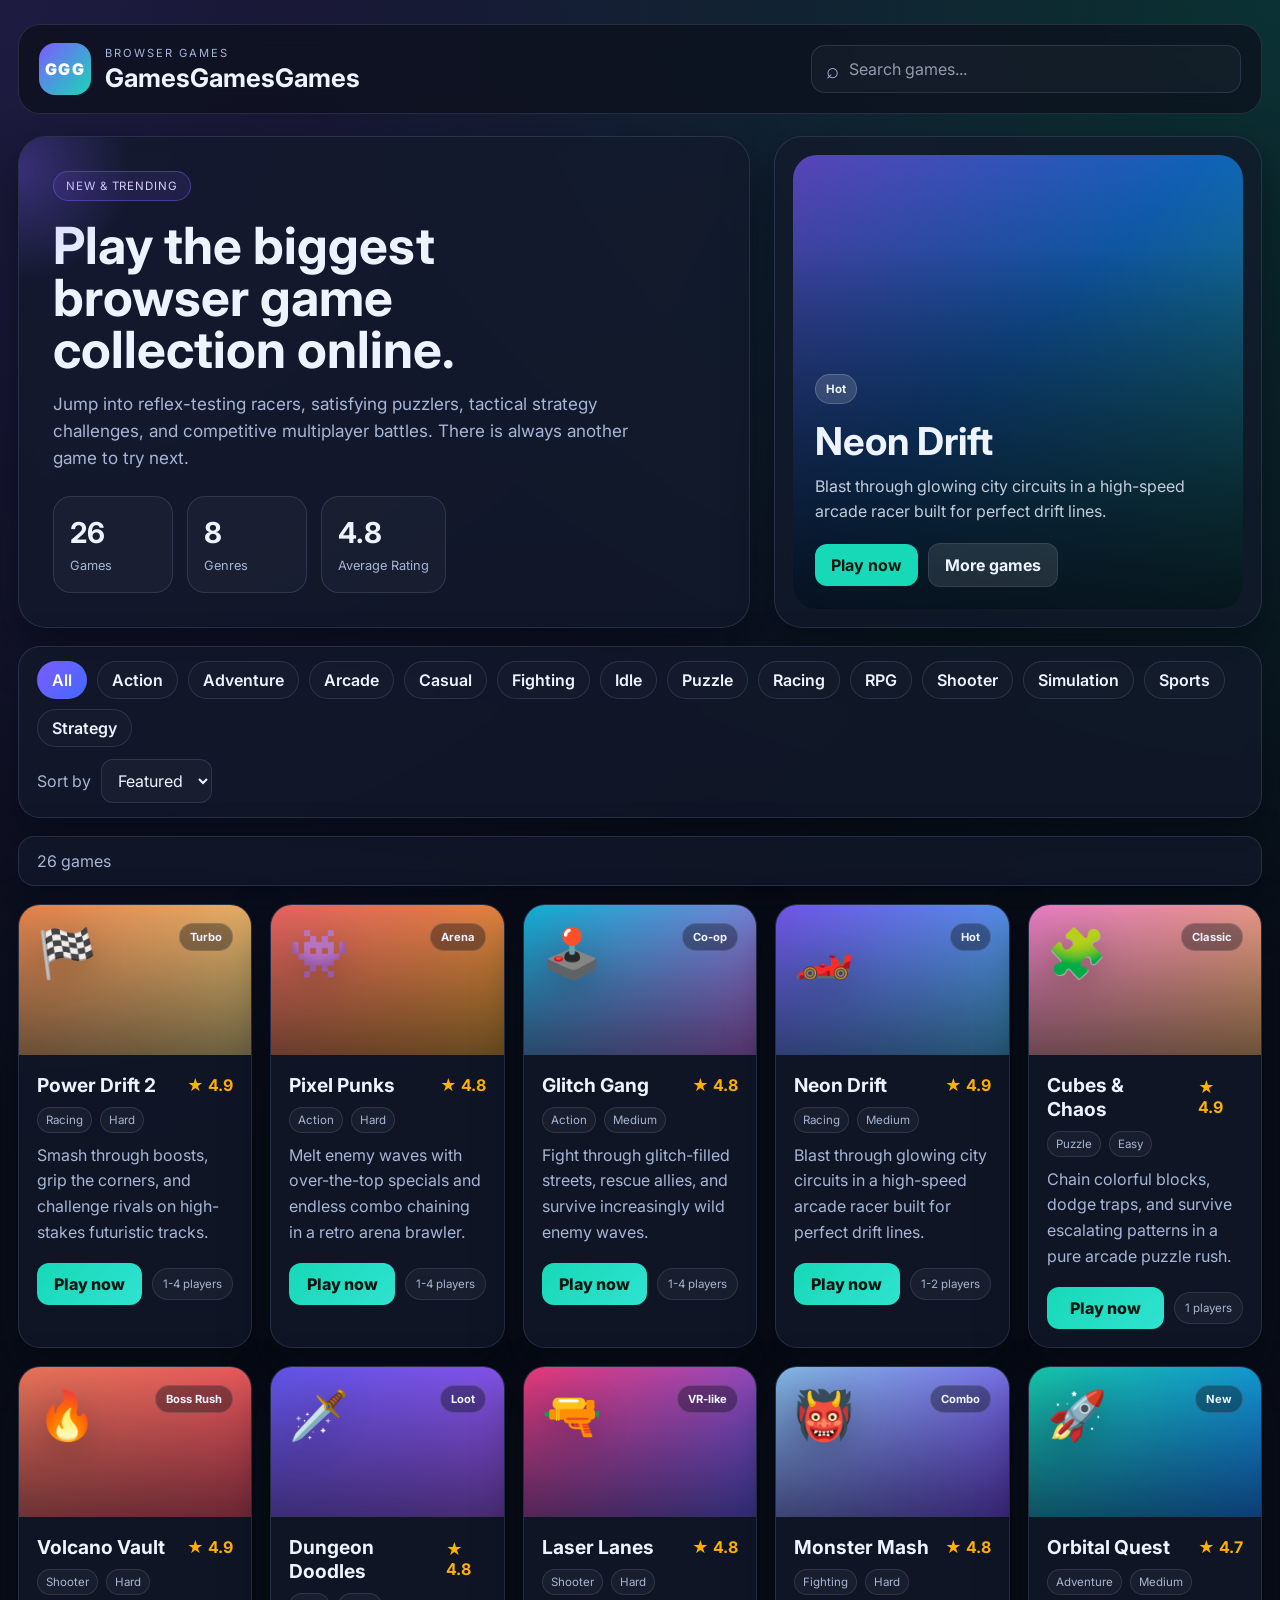
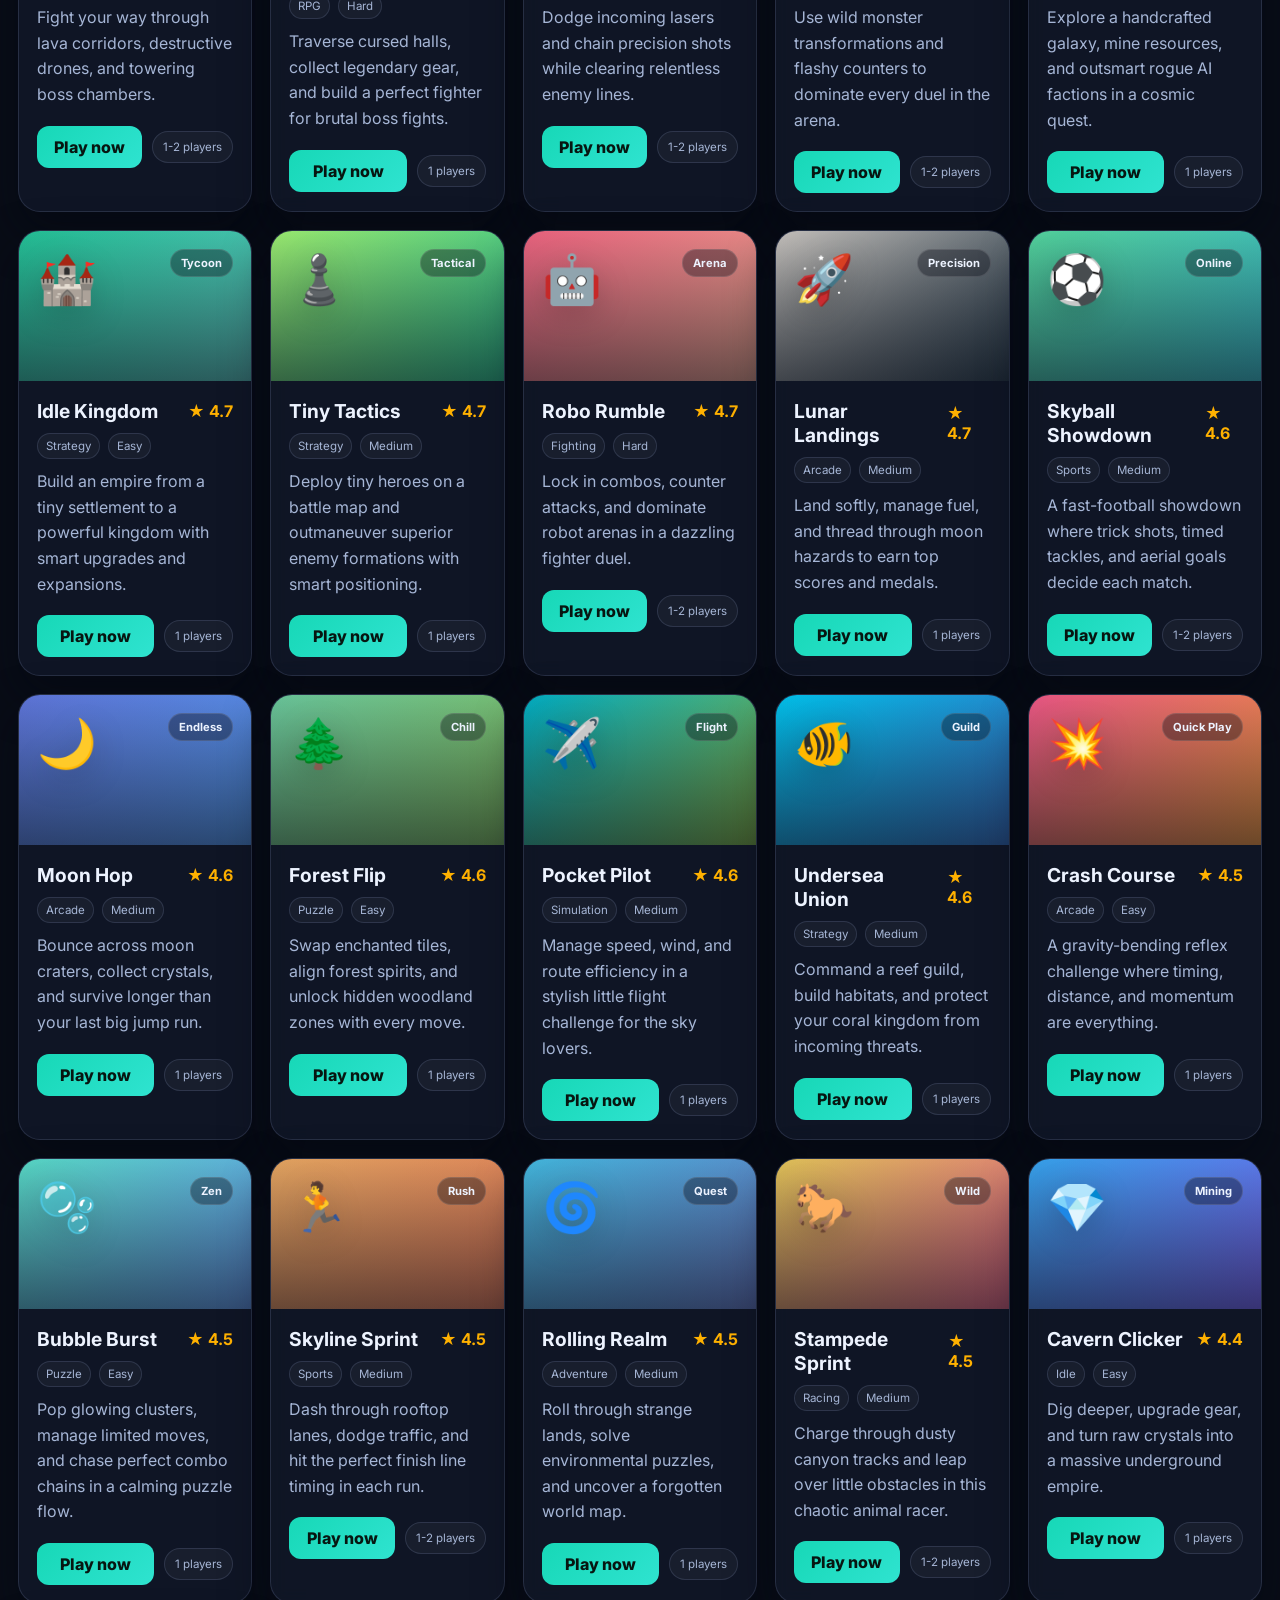
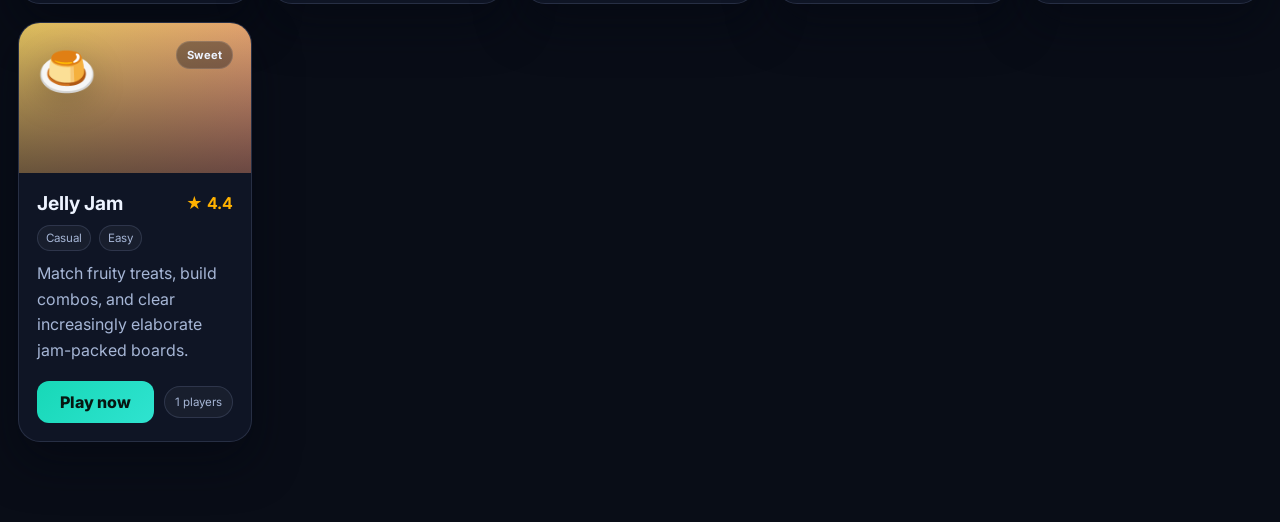
==== index.html @ 8c440cc4 "Build a complete browser game catalog site with lots of games and interactive filtering." ====
<!DOCTYPE html>
<html lang="en">
  <head>
    <meta charset="UTF-8" />
    <meta name="viewport" content="width=device-width, initial-scale=1.0" />
    <title>GamesGamesGames</title>
    <meta
      name="description"
      content="GamesGamesGames is a massive browser game catalog with fast-action, arcade, racing, sports, and strategy experiences."
    />
    <link rel="preconnect" href="https://fonts.googleapis.com" />
    <link rel="preconnect" href="https://fonts.gstatic.com" crossorigin />
    <link
      href="https://fonts.googleapis.com/css2?family=Inter:wght@400;500;600;700;800;900&display=swap"
      rel="stylesheet"
    />
    <link rel="stylesheet" href="styles.css" />
  </head>
  <body>
    <div class="page-shell">
      <header class="topbar">
        <div class="brand-wrap">
          <div class="brand-mark">GGG</div>
          <div>
            <p class="brand-kicker">BROWSER GAMES</p>
            <h1>GamesGamesGames</h1>
          </div>
        </div>

        <div class="search-wrap">
          <span class="search-icon">⌕</span>
          <input id="searchInput" type="search" placeholder="Search games..." aria-label="Search games" />
        </div>
      </header>

      <main>
        <section class="hero">
          <div class="hero-copy">
            <span class="badge">New & Trending</span>
            <h2>Play the biggest browser game collection online.</h2>
            <p>
              Jump into reflex-testing racers, satisfying puzzlers, tactical strategy challenges,
              and competitive multiplayer battles. There is always another game to try next.
            </p>

            <div class="stats-row">
              <div class="stat-card">
                <strong id="gameTotal">0</strong>
                <span>Games</span>
              </div>
              <div class="stat-card">
                <strong>8</strong>
                <span>Genres</span>
              </div>
              <div class="stat-card">
                <strong>4.8</strong>
                <span>Average Rating</span>
              </div>
            </div>
          </div>

          <div class="hero-showcase">
            <div class="featured-card" id="featuredCard"></div>
          </div>
        </section>

        <section class="controls">
          <div class="genre-filter" id="genreFilter" aria-label="Game genres"></div>

          <div class="sort-box">
            <label for="sortSelect">Sort by</label>
            <select id="sortSelect">
              <option value="featured">Featured</option>
              <option value="rating">Rating</option>
              <option value="popular">Popular</option>
              <option value="title">Title</option>
            </select>
          </div>
        </section>

        <section class="results-bar">
          <p id="resultCount">0 games</p>
        </section>

        <section class="game-grid" id="gameGrid" aria-live="polite"></section>
      </main>
    </div>

    <script src="script.js"></script>
  </body>
</html>
---- styles.css ----
:root {
  --bg: #090d17;
  --bg-soft: #121a2b;
  --panel: rgba(18, 26, 43, 0.82);
  --panel-strong: rgba(21, 31, 49, 0.96);
  --card: #162033;
  --card-alt: #1c2941;
  --text: #edf3ff;
  --muted: #a6b6d6;
  --border: rgba(160, 182, 226, 0.16);
  --primary: #7c5cff;
  --secondary: #17d8b7;
  --warning: #ffb100;
  --danger: #ff5d8f;
  --shadow: 0 20px 45px rgba(4, 7, 18, 0.52);
}

* {
  box-sizing: border-box;
}

html {
  scroll-behavior: smooth;
}

body {
  margin: 0;
  min-height: 100vh;
  font-family: "Inter", sans-serif;
  background:
    radial-gradient(circle at top left, rgba(124, 92, 255, 0.18), transparent 30%),
    radial-gradient(circle at top right, rgba(23, 216, 183, 0.18), transparent 25%),
    var(--bg);
  color: var(--text);
}

button,
input,
select {
  font: inherit;
}

.page-shell {
  max-width: 1280px;
  margin: 0 auto;
  padding: 24px 18px 80px;
}

.topbar {
  display: flex;
  align-items: center;
  justify-content: space-between;
  gap: 18px;
  padding: 18px 20px;
  border: 1px solid var(--border);
  border-radius: 22px;
  background: rgba(12, 17, 29, 0.75);
  backdrop-filter: blur(12px);
  position: sticky;
  top: 12px;
  z-index: 40;
}

.brand-wrap {
  display: flex;
  align-items: center;
  gap: 14px;
}

.brand-mark {
  width: 52px;
  height: 52px;
  border-radius: 16px;
  display: grid;
  place-items: center;
  background: linear-gradient(135deg, var(--primary), var(--secondary));
  color: white;
  font-weight: 900;
  letter-spacing: 0.08em;
}

.brand-kicker {
  margin: 0 0 2px;
  color: var(--muted);
  font-size: 0.7rem;
  letter-spacing: 0.18em;
}

.brand-wrap h1 {
  margin: 0;
  font-size: clamp(1.2rem, 2vw, 2rem);
}

.search-wrap {
  flex: 1;
  max-width: 430px;
  display: flex;
  align-items: center;
  gap: 10px;
  border: 1px solid var(--border);
  border-radius: 14px;
  background: rgba(255, 255, 255, 0.03);
  padding: 0 14px;
}

.search-icon {
  color: var(--muted);
  font-size: 1.4rem;
}

.search-wrap input {
  width: 100%;
  background: transparent;
  border: 0;
  outline: none;
  color: var(--text);
  padding: 13px 0;
}

.search-wrap input::placeholder {
  color: rgba(214, 224, 246, 0.65);
}

.hero {
  margin-top: 22px;
  display: grid;
  grid-template-columns: 1.2fr 0.8fr;
  gap: 24px;
  align-items: stretch;
}

.hero-copy,
.hero-showcase,
.controls,
.results-bar,
.game-card {
  border: 1px solid var(--border);
  background: rgba(18, 26, 43, 0.72);
  backdrop-filter: blur(8px);
  box-shadow: var(--shadow);
}

.hero-copy {
  border-radius: 28px;
  padding: clamp(20px, 3vw, 34px);
  position: relative;
  overflow: hidden;
}

.hero-copy::before {
  content: "";
  position: absolute;
  inset: -20% auto auto -18%;
  width: 260px;
  height: 260px;
  background: radial-gradient(circle, rgba(124, 92, 255, 0.35), transparent 62%);
}

.badge {
  display: inline-flex;
  align-items: center;
  border: 1px solid rgba(124, 92, 255, 0.45);
  background: rgba(124, 92, 255, 0.12);
  color: #d8d0ff;
  border-radius: 999px;
  padding: 7px 12px;
  font-size: 0.72rem;
  letter-spacing: 0.08em;
  text-transform: uppercase;
}

.hero-copy h2 {
  margin: 18px 0 14px;
  font-size: clamp(2rem, 4vw, 4rem);
  line-height: 1.02;
  max-width: 500px;
}

.hero-copy p {
  margin: 0;
  max-width: 600px;
  color: var(--muted);
  font-size: 1.07rem;
  line-height: 1.6;
}

.stats-row {
  margin-top: 24px;
  display: flex;
  flex-wrap: wrap;
  gap: 14px;
}

.stat-card {
  min-width: 120px;
  padding: 18px 16px;
  border-radius: 18px;
  background: rgba(255, 255, 255, 0.03);
  border: 1px solid var(--border);
}

.stat-card strong {
  display: block;
  font-size: 1.8rem;
  margin-bottom: 4px;
}

.stat-card span {
  color: var(--muted);
  font-size: 0.8rem;
}

.hero-showcase {
  border-radius: 28px;
  padding: 18px;
  display: flex;
}

.featured-card {
  flex: 1;
  border-radius: 24px;
  padding: 22px;
  background: linear-gradient(180deg, rgba(9, 13, 22, 0.3), rgba(9, 13, 22, 0.8)),
    linear-gradient(135deg, #7c5cff, #1387ff 46%, #17d8b7 100%);
  position: relative;
  overflow: hidden;
  display: flex;
  flex-direction: column;
  justify-content: flex-end;
}

.featured-card::before {
  content: "";
  position: absolute;
  inset: 0;
  background: linear-gradient(180deg, transparent 20%, rgba(5, 9, 18, 0.7) 100%);
}

.featured-meta,
.featured-actions {
  position: relative;
  z-index: 1;
}

.featured-tag {
  display: inline-flex;
  width: fit-content;
  padding: 7px 10px;
  border-radius: 999px;
  font-size: 0.72rem;
  font-weight: 700;
  background: rgba(255, 255, 255, 0.14);
  border: 1px solid rgba(255, 255, 255, 0.18);
}

.featured-meta h3 {
  margin: 14px 0 10px;
  font-size: clamp(1.7rem, 3vw, 2.8rem);
}

.featured-meta p {
  margin: 0;
  color: rgba(236, 243, 255, 0.82);
  line-height: 1.6;
}

.featured-actions {
  margin-top: 18px;
  display: flex;
  align-items: center;
  gap: 10px;
  flex-wrap: wrap;
}

.primary-btn,
.secondary-btn {
  border: 0;
  border-radius: 12px;
  padding: 11px 16px;
  cursor: pointer;
  font-weight: 700;
  transition: transform 0.2s ease;
}

.primary-btn {
  background: var(--secondary);
  color: #07150f;
}

.secondary-btn {
  background: rgba(255, 255, 255, 0.1);
  color: var(--text);
  border: 1px solid rgba(255, 255, 255, 0.09);
}

.primary-btn:hover,
.secondary-btn:hover,
.filter-btn:hover,
.game-card:hover {
  transform: translateY(-2px);
}

.controls {
  margin-top: 18px;
  padding: 14px 18px;
  border-radius: 22px;
  display: flex;
  align-items: center;
  justify-content: space-between;
  gap: 12px;
  flex-wrap: wrap;
}

.genre-filter {
  display: flex;
  flex-wrap: wrap;
  gap: 10px;
}

.filter-btn {
  cursor: pointer;
  border-radius: 999px;
  border: 1px solid var(--border);
  background: rgba(255, 255, 255, 0.02);
  color: var(--text);
  padding: 8px 14px;
  font-weight: 600;
  transition: 0.2s ease;
}

.filter-btn.active {
  background: linear-gradient(135deg, var(--primary), #4269ff);
  color: #fff;
  border-color: transparent;
}

.sort-box {
  display: flex;
  align-items: center;
  gap: 10px;
  color: var(--muted);
}

.sort-box select {
  background: rgba(255, 255, 255, 0.03);
  color: var(--text);
  border: 1px solid var(--border);
  border-radius: 12px;
  padding: 10px 12px;
}

.results-bar {
  margin-top: 18px;
  border-radius: 16px;
  padding: 14px 18px;
}

.results-bar p {
  margin: 0;
  color: var(--muted);
}

.game-grid {
  margin-top: 18px;
  display: grid;
  grid-template-columns: repeat(auto-fit, minmax(230px, 1fr));
  gap: 18px;
}

.game-card {
  position: relative;
  border-radius: 22px;
  overflow: hidden;
  min-height: 300px;
  transition: transform 0.2s ease, border-color 0.2s ease;
}

.game-art {
  min-height: 150px;
  padding: 18px 18px 0;
  position: relative;
  display: flex;
  align-items: flex-start;
  justify-content: space-between;
}

.game-art::before {
  content: "";
  position: absolute;
  inset: 0;
  background: linear-gradient(180deg, rgba(9, 13, 22, 0.1), rgba(9, 13, 22, 0.6));
}

.game-icon {
  position: relative;
  z-index: 1;
  font-size: 3rem;
  filter: drop-shadow(0 8px 16px rgba(0, 0, 0, 0.18));
}

.game-badge {
  position: relative;
  z-index: 1;
  padding: 6px 10px;
  border-radius: 999px;
  background: rgba(11, 15, 24, 0.38);
  border: 1px solid rgba(255, 255, 255, 0.12);
  font-size: 0.7rem;
  font-weight: 700;
}

.game-body {
  padding: 18px;
}

.game-header {
  display: flex;
  align-items: center;
  justify-content: space-between;
  gap: 12px;
}

.game-title {
  margin: 0;
  font-size: 1.2rem;
}

.game-rating {
  color: var(--warning);
  font-weight: 700;
}

.game-meta {
  margin: 10px 0;
  display: flex;
  flex-wrap: wrap;
  gap: 8px;
}

.game-meta span {
  display: inline-block;
  background: rgba(255, 255, 255, 0.04);
  border: 1px solid var(--border);
  color: var(--muted);
  border-radius: 999px;
  padding: 5px 8px;
  font-size: 0.72rem;
}

.game-description {
  margin: 0 0 18px;
  color: var(--muted);
  line-height: 1.6;
  min-height: 72px;
}

.game-footer {
  display: flex;
  align-items: center;
  justify-content: space-between;
  gap: 10px;
}

.play-btn {
  flex: 1;
  border: 0;
  border-radius: 12px;
  background: linear-gradient(135deg, var(--secondary), #2fe3d0);
  color: #071611;
  font-weight: 800;
  padding: 11px 12px;
  cursor: pointer;
}

.players-pill {
  background: rgba(255, 255, 255, 0.04);
  border: 1px solid var(--border);
  border-radius: 999px;
  padding: 8px 10px;
  color: var(--muted);
  font-size: 0.72rem;
}

@media (max-width: 860px) {
  .hero {
    grid-template-columns: 1fr;
  }

  .topbar {
    flex-direction: column;
    align-items: stretch;
  }

  .search-wrap {
    max-width: none;
  }
}

@media (max-width: 560px) {
  .page-shell {
    padding-left: 12px;
    padding-right: 12px;
  }

  .brand-wrap {
    justify-content: center;
  }

  .controls {
    align-items: stretch;
    flex-direction: column;
  }

  .sort-box {
    width: 100%;
    justify-content: space-between;
  }

  .sort-box select {
    flex: 1;
  }
}
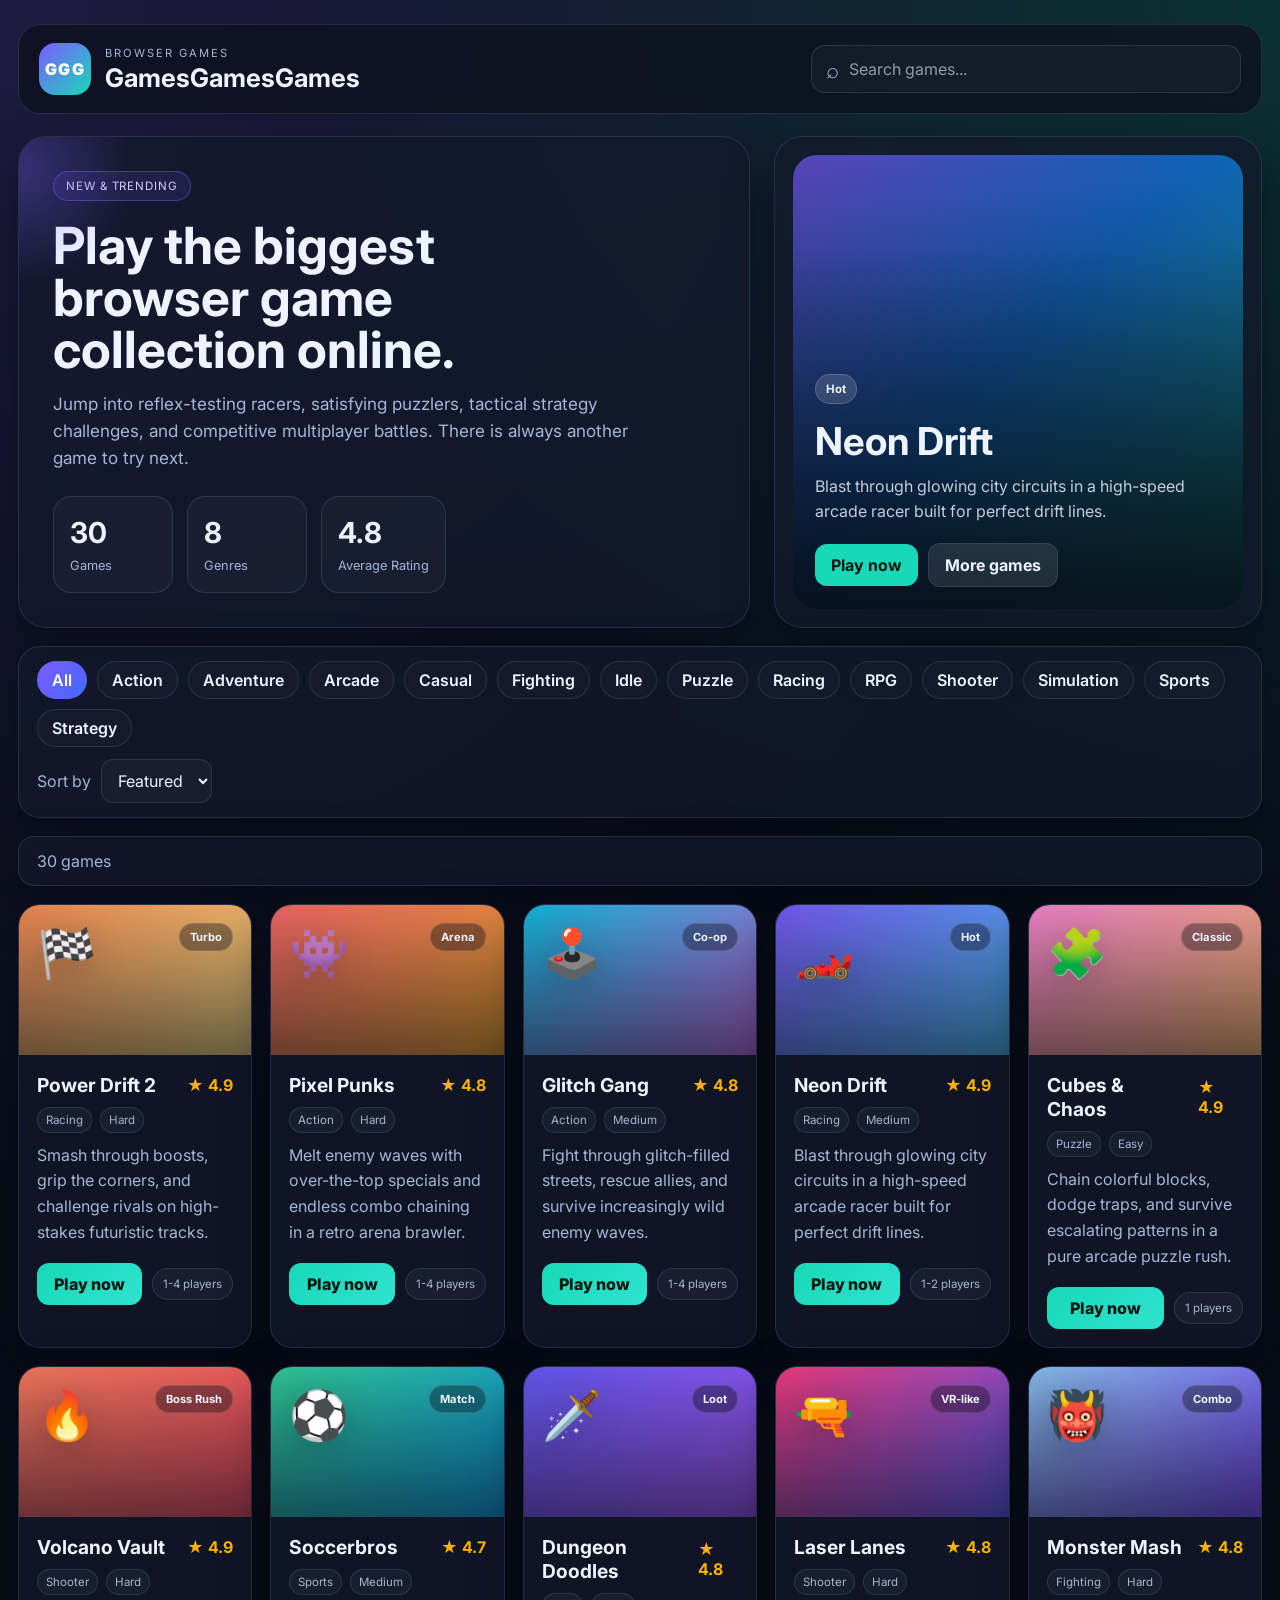
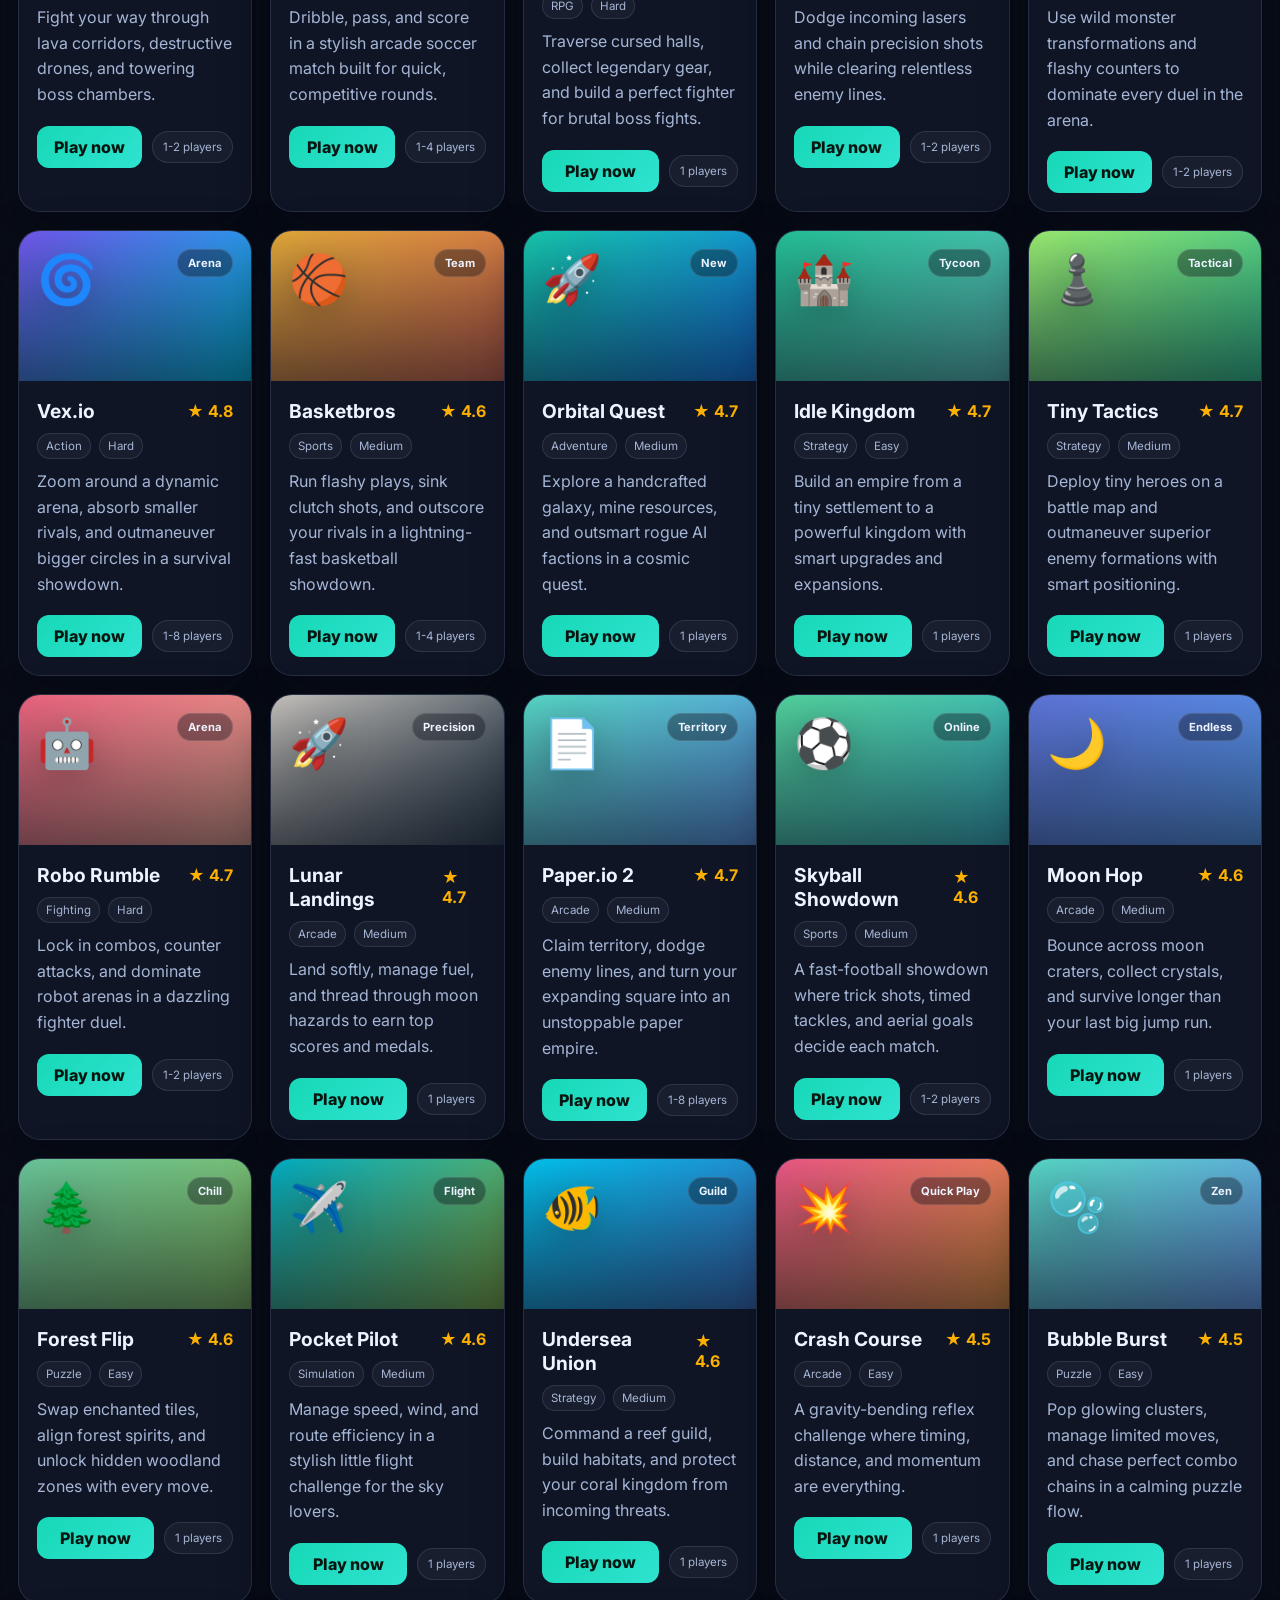
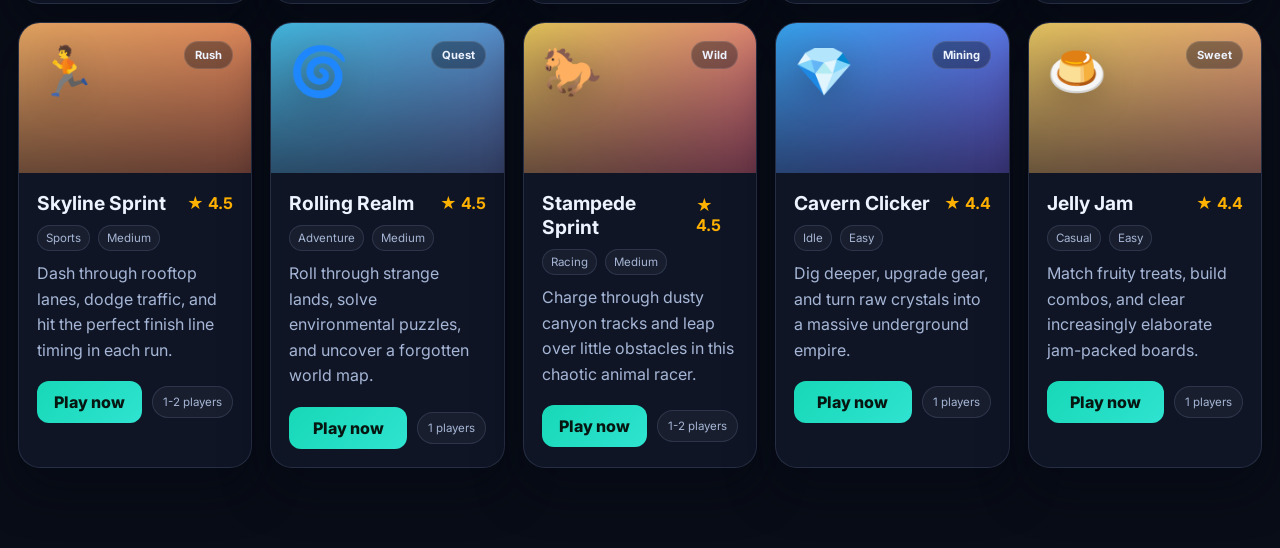
==== commit a23a72fc: "Fix the game cards so they are clickable and open a modal with details when pressed." ====
--- a/index.html
+++ b/index.html
@@ -86,6 +86,28 @@
       </main>
     </div>
 
+    <div class="game-modal hidden" id="gameModal" aria-hidden="true">
+      <div class="modal-backdrop" data-close="true"></div>
+      <div class="modal-panel" role="dialog" aria-modal="true" aria-labelledby="modalTitle">
+        <button class="modal-close" type="button" aria-label="Close game details">×</button>
+        <div class="modal-art" id="modalArt"></div>
+        <div class="modal-content">
+          <span class="featured-tag" id="modalBadge">Game</span>
+          <h3 id="modalTitle">Game title</h3>
+          <p id="modalDescription">Game description</p>
+          <div class="modal-meta">
+            <span id="modalGenre">Genre</span>
+            <span id="modalDifficulty">Difficulty</span>
+            <span id="modalPlayers">Players</span>
+          </div>
+          <div class="modal-actions">
+            <button class="primary-btn" id="launchGameBtn" type="button">Launch game</button>
+            <button class="secondary-btn" type="button" data-close="true">Close</button>
+          </div>
+        </div>
+      </div>
+    </div>
+
     <script src="script.js"></script>
   </body>
 </html>
--- a/styles.css
+++ b/styles.css
@@ -373,6 +373,7 @@
   overflow: hidden;
   min-height: 300px;
   transition: transform 0.2s ease, border-color 0.2s ease;
+  cursor: pointer;
 }
 
 .game-art {
@@ -481,6 +482,99 @@
   font-size: 0.72rem;
 }
 
+.game-modal {
+  position: fixed;
+  inset: 0;
+  display: flex;
+  align-items: center;
+  justify-content: center;
+  z-index: 100;
+}
+
+.game-modal.hidden {
+  display: none;
+}
+
+.modal-backdrop {
+  position: absolute;
+  inset: 0;
+  background: rgba(5, 8, 14, 0.72);
+  backdrop-filter: blur(4px);
+}
+
+.modal-panel {
+  position: relative;
+  z-index: 1;
+  width: min(560px, calc(100vw - 24px));
+  background: rgba(17, 24, 36, 0.96);
+  border: 1px solid var(--border);
+  border-radius: 28px;
+  overflow: hidden;
+  box-shadow: var(--shadow);
+}
+
+.modal-close {
+  position: absolute;
+  top: 14px;
+  right: 14px;
+  width: 36px;
+  height: 36px;
+  border-radius: 50%;
+  border: 1px solid rgba(255,255,255,0.12);
+  background: rgba(255,255,255,0.06);
+  color: var(--text);
+  font-size: 1.6rem;
+  cursor: pointer;
+  z-index: 3;
+}
+
+.modal-art {
+  min-height: 180px;
+  padding: 18px;
+  display: flex;
+  align-items: flex-end;
+  font-size: 4rem;
+  background: linear-gradient(135deg, #7c5cff, #1387ff 50%, #17d8b7 100%);
+}
+
+.modal-content {
+  padding: 22px;
+}
+
+.modal-content h3 {
+  margin: 14px 0 10px;
+  font-size: clamp(1.6rem, 3vw, 2.4rem);
+}
+
+.modal-content p {
+  margin: 0;
+  color: var(--muted);
+  line-height: 1.6;
+}
+
+.modal-meta {
+  display: flex;
+  flex-wrap: wrap;
+  gap: 8px;
+  margin-top: 18px;
+}
+
+.modal-meta span {
+  background: rgba(255,255,255,0.04);
+  border: 1px solid var(--border);
+  border-radius: 999px;
+  padding: 6px 10px;
+  color: var(--muted);
+  font-size: 0.75rem;
+}
+
+.modal-actions {
+  display: flex;
+  gap: 10px;
+  flex-wrap: wrap;
+  margin-top: 22px;
+}
+
 @media (max-width: 860px) {
   .hero {
     grid-template-columns: 1fr;
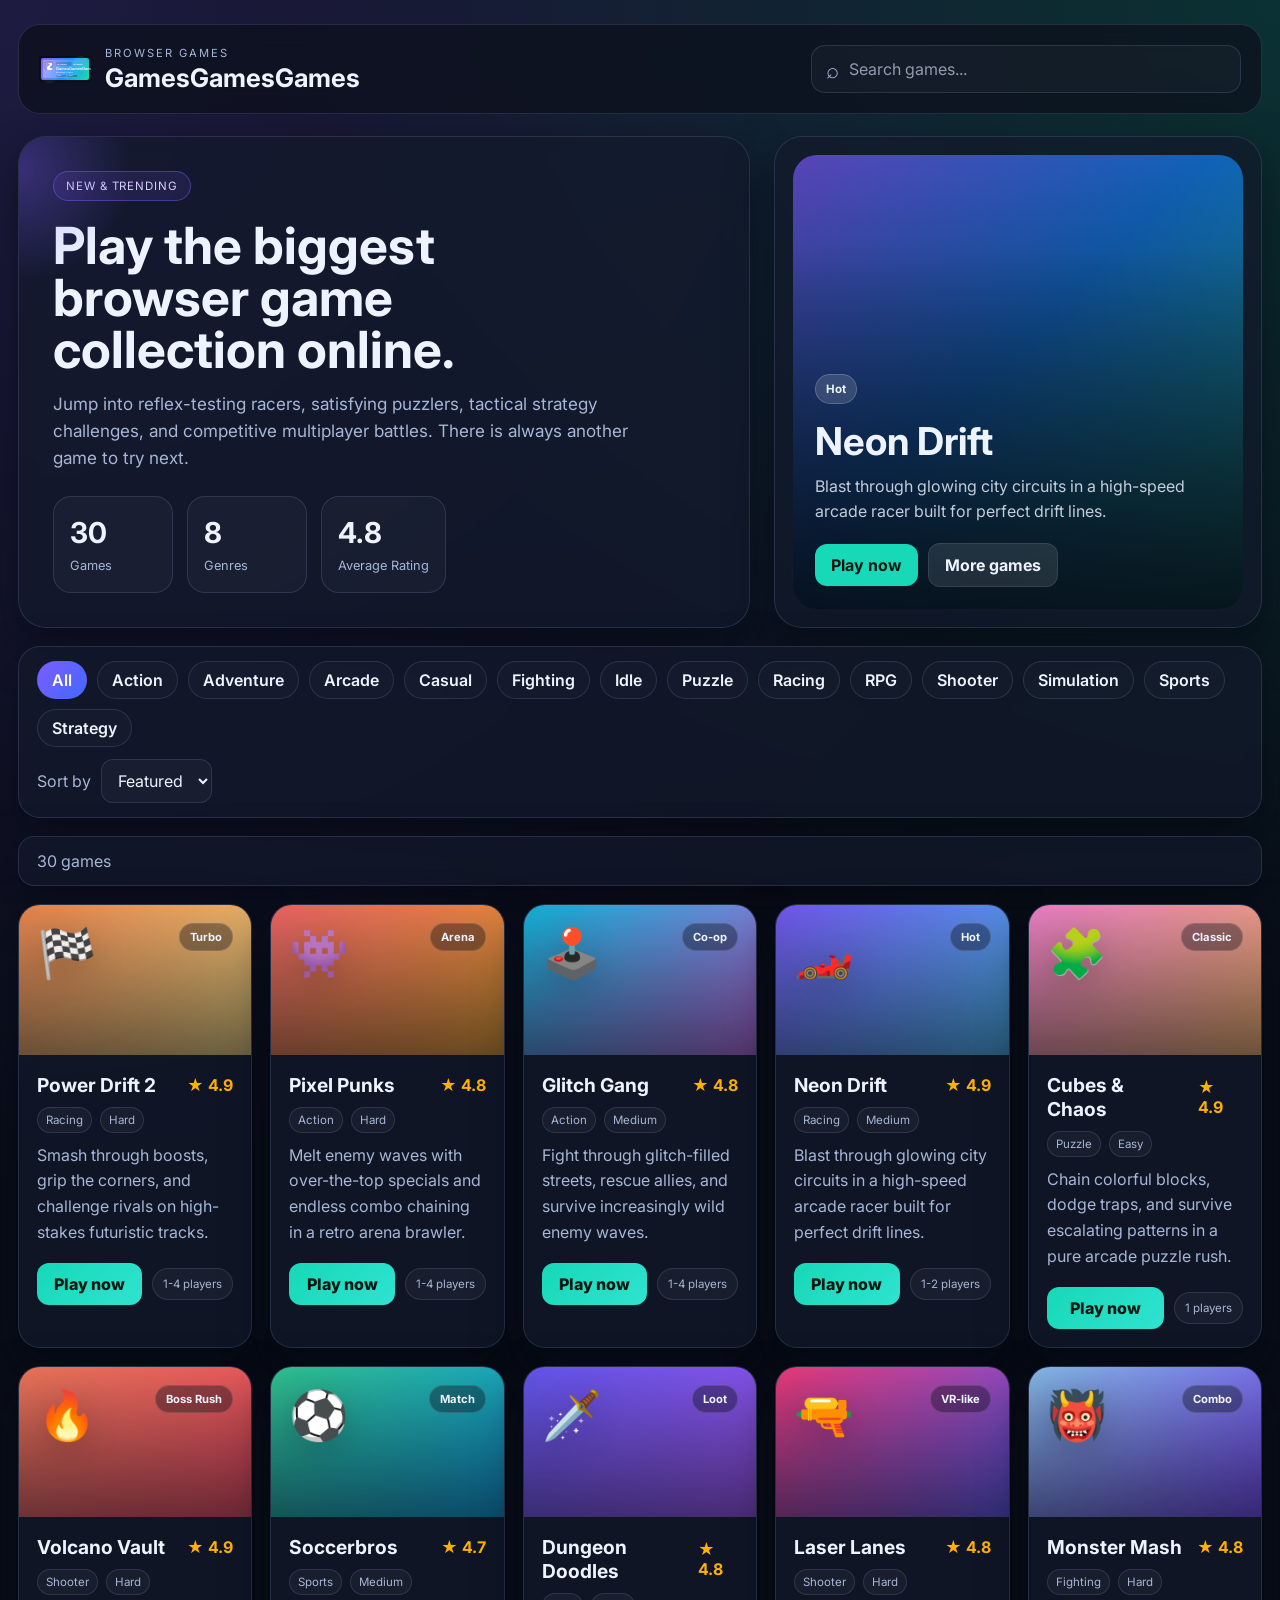
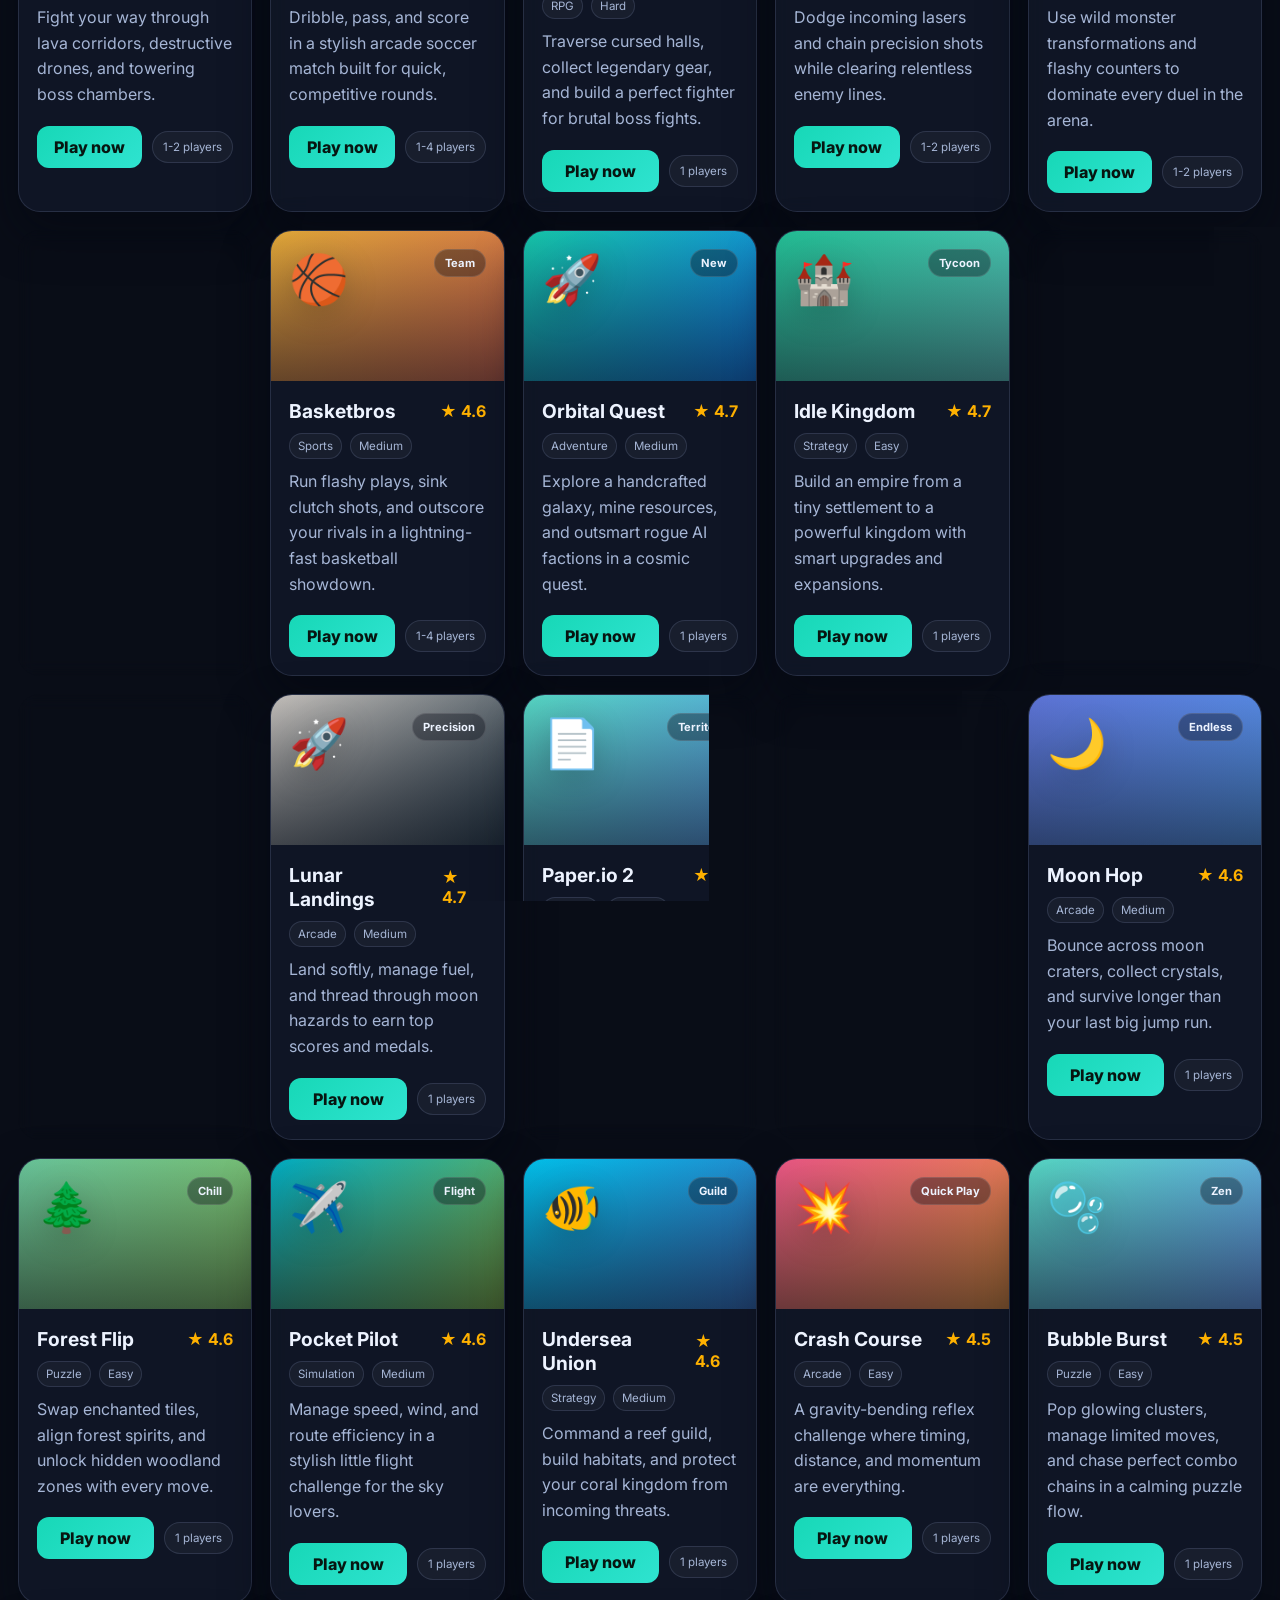
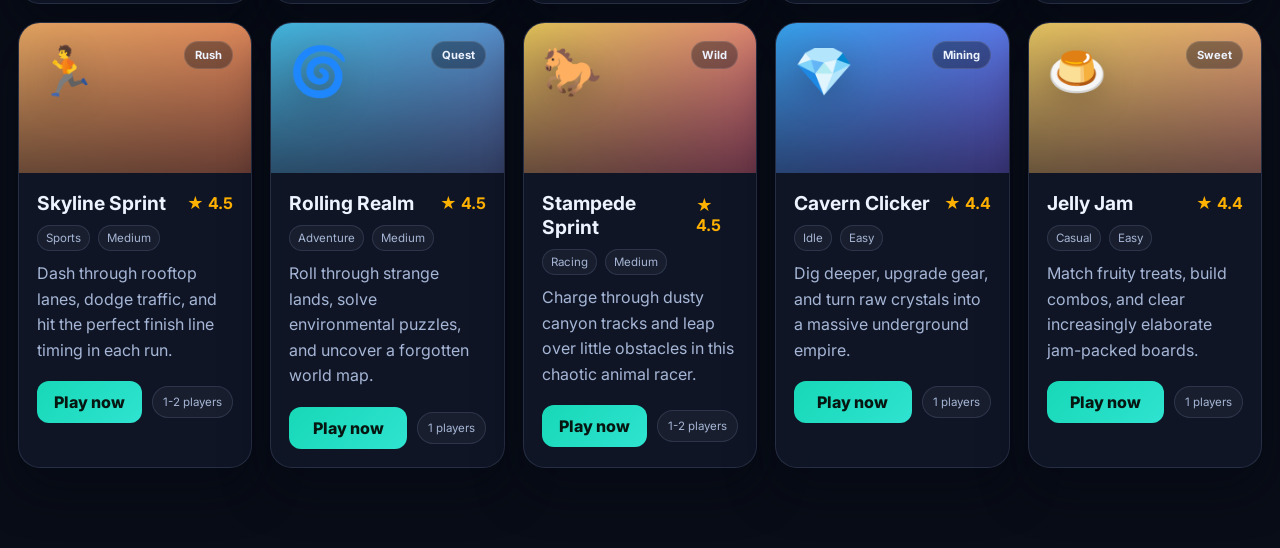
==== commit e6fbba04: "Replace brand text with logo in header" ====
--- a/index.html
+++ b/index.html
@@ -8,6 +8,22 @@
       name="description"
       content="GamesGamesGames is a massive browser game catalog with fast-action, arcade, racing, sports, and strategy experiences."
     />
+    <meta property="og:title" content="GamesGamesGames" />
+    <meta
+      property="og:description"
+      content="A huge browser game hub with racing, arcade, sports, strategy, and action games."
+    />
+    <meta property="og:type" content="website" />
+    <meta property="og:image" content="assets/gamesgamesgames-logo.svg" />
+    <meta property="og:image:alt" content="GamesGamesGames logo" />
+    <meta name="twitter:card" content="summary_large_image" />
+    <meta name="twitter:title" content="GamesGamesGames" />
+    <meta
+      name="twitter:description"
+      content="A huge browser game hub with racing, arcade, sports, strategy, and action games."
+    />
+    <meta name="twitter:image" content="assets/gamesgamesgames-logo.svg" />
+    <meta name="theme-color" content="#7c5cff" />
     <link rel="preconnect" href="https://fonts.googleapis.com" />
     <link rel="preconnect" href="https://fonts.gstatic.com" crossorigin />
     <link
@@ -19,13 +35,17 @@
   <body>
     <div class="page-shell">
       <header class="topbar">
-        <div class="brand-wrap">
-          <div class="brand-mark">GGG</div>
-          <div>
-            <p class="brand-kicker">BROWSER GAMES</p>
-            <h1>GamesGamesGames</h1>
-          </div>
-        </div>
+  <div class="brand-wrap">
+    <img
+      src="assets/gamesgamesgames-logo.svg"
+      alt="GamesGamesGames logo"
+      style="width: 52px; height: 52px; border-radius: 16px;"
+    />
+    <div>
+      <p class="brand-kicker">BROWSER GAMES</p>
+      <h1>GamesGamesGames</h1>
+    </div>
+  </div>
 
         <div class="search-wrap">
           <span class="search-icon">⌕</span>
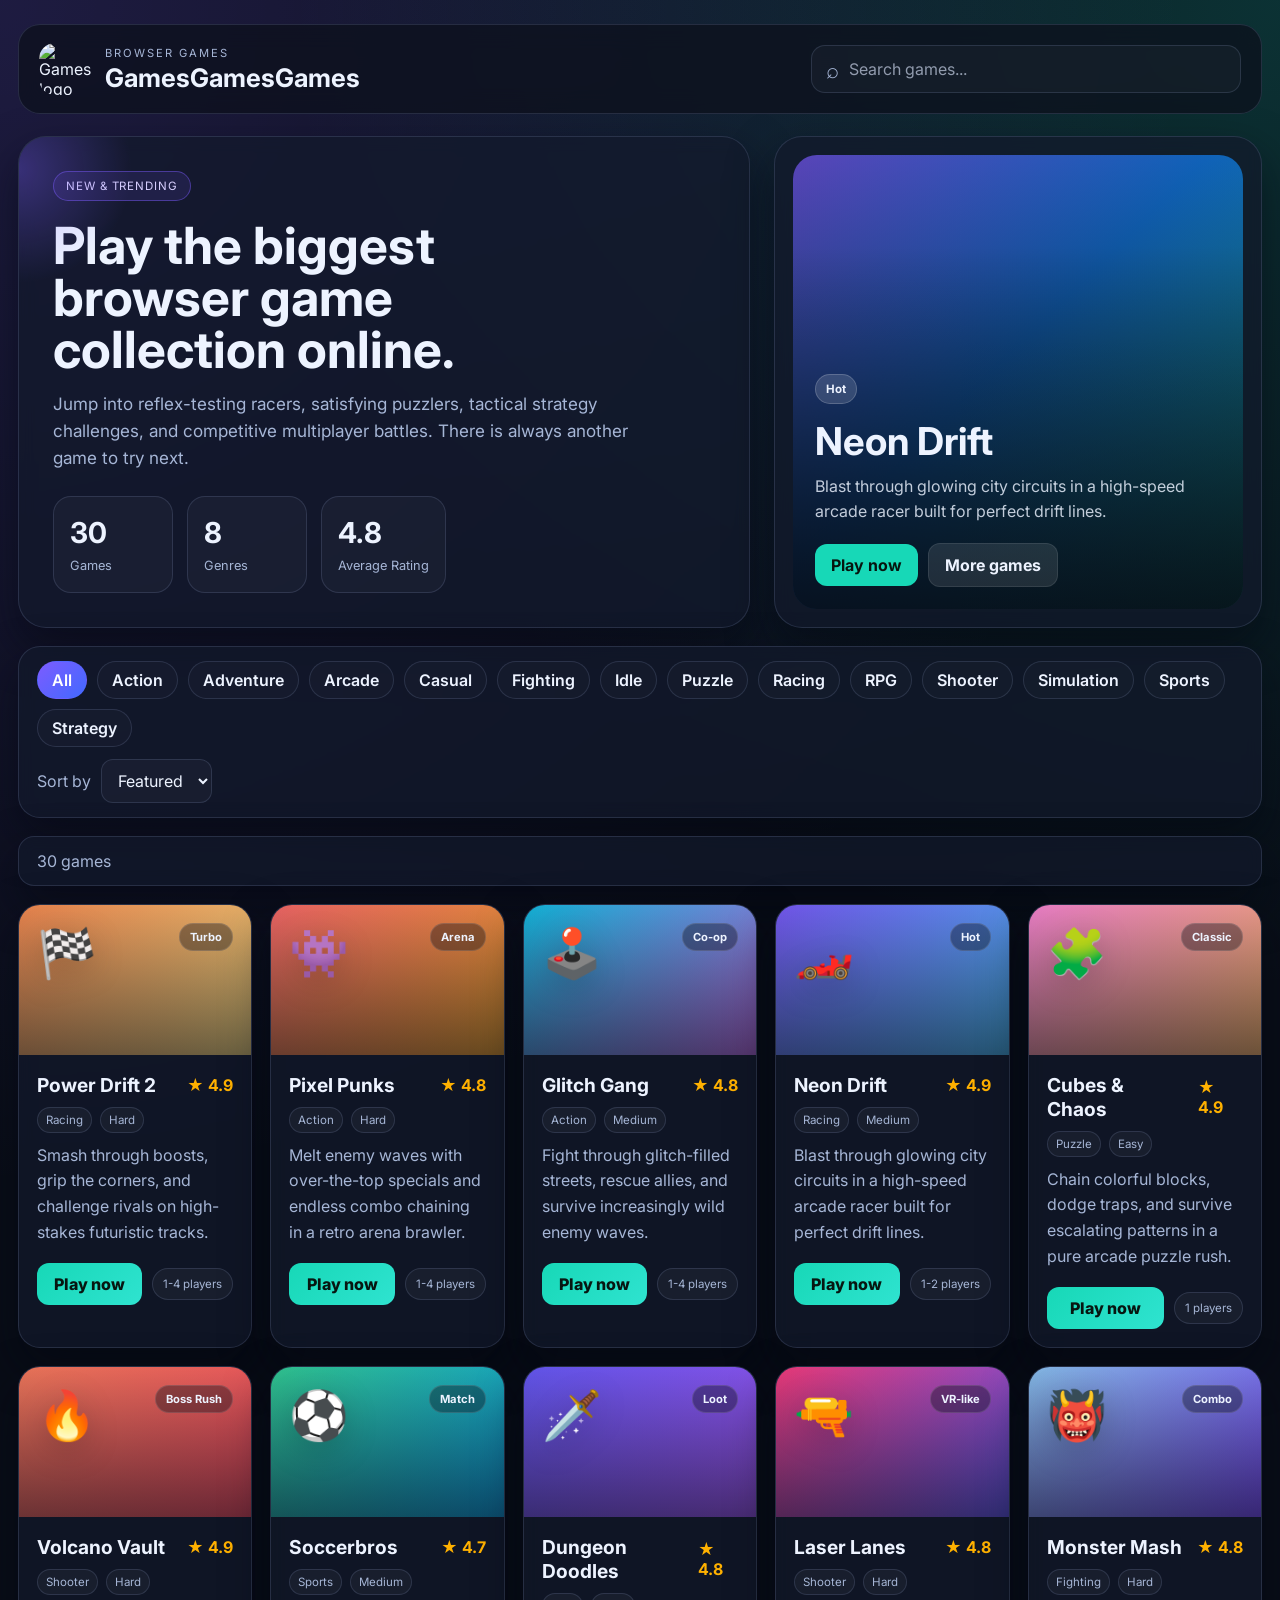
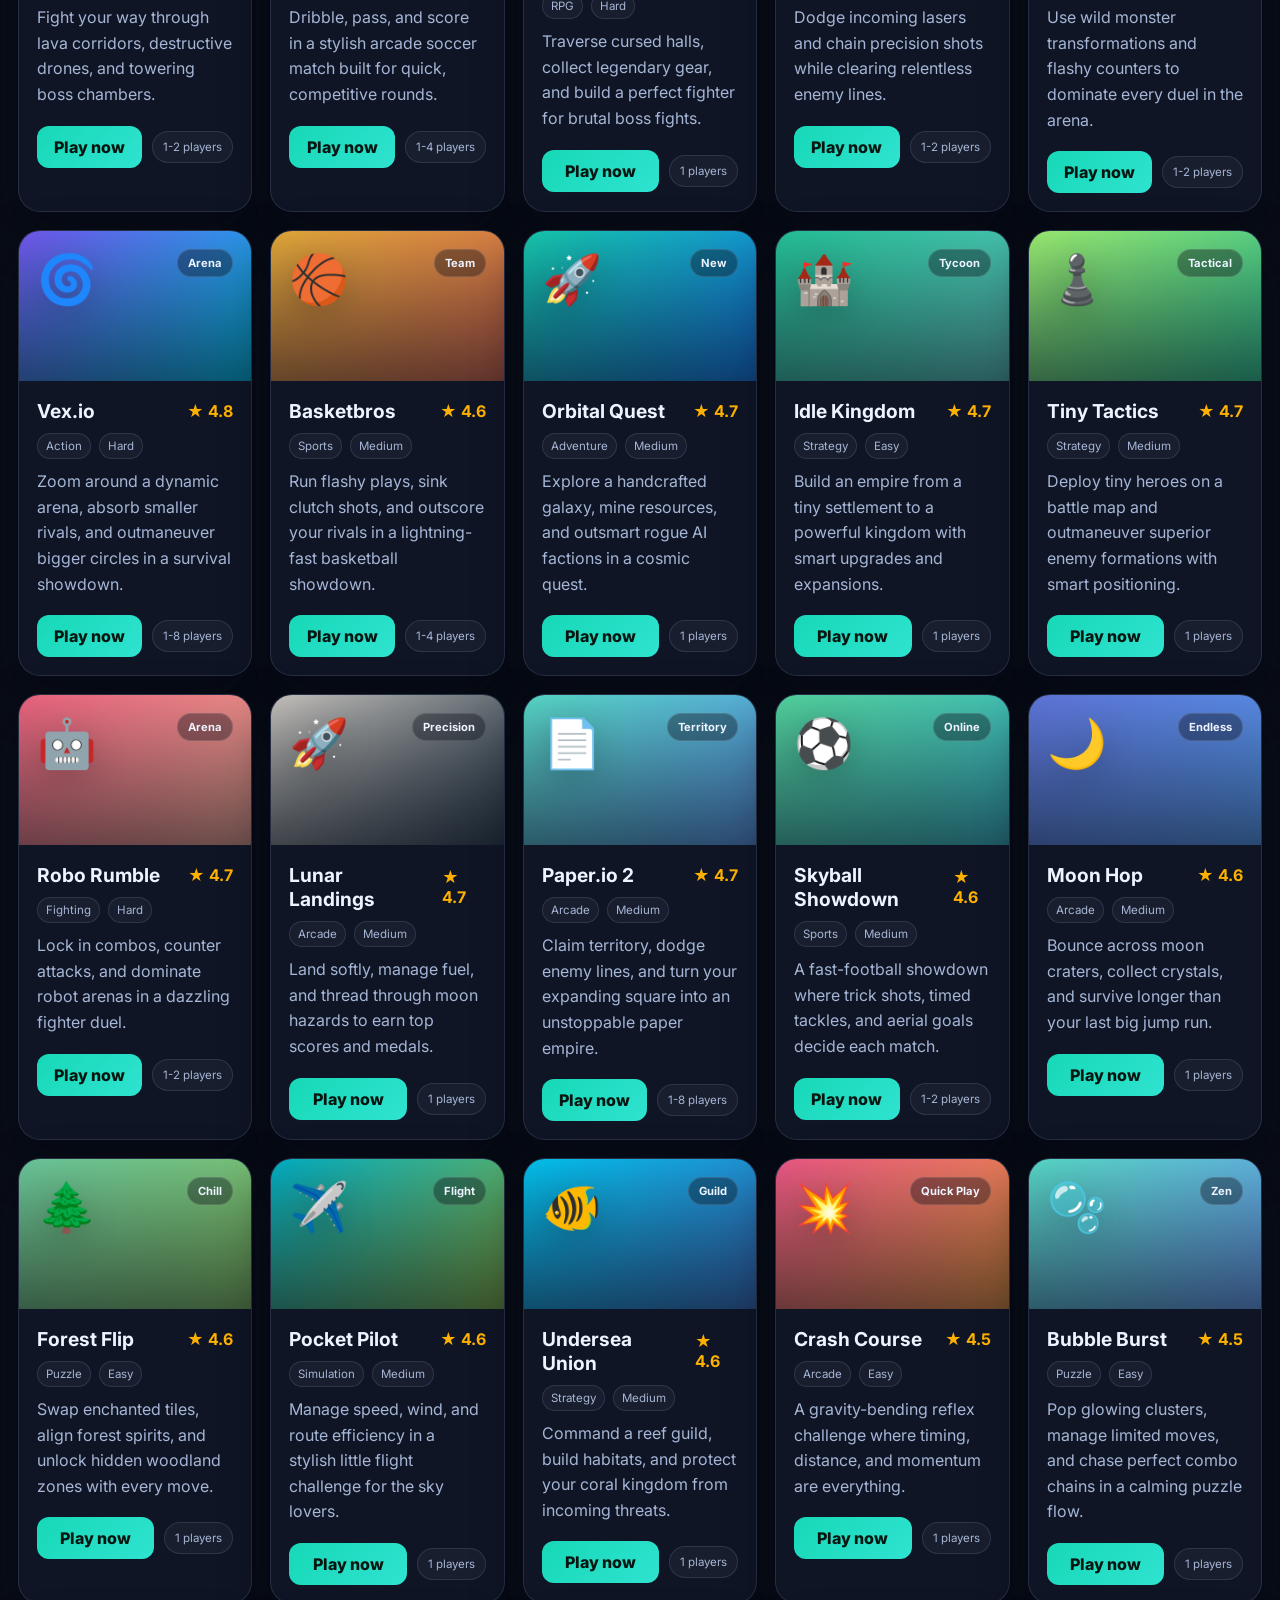
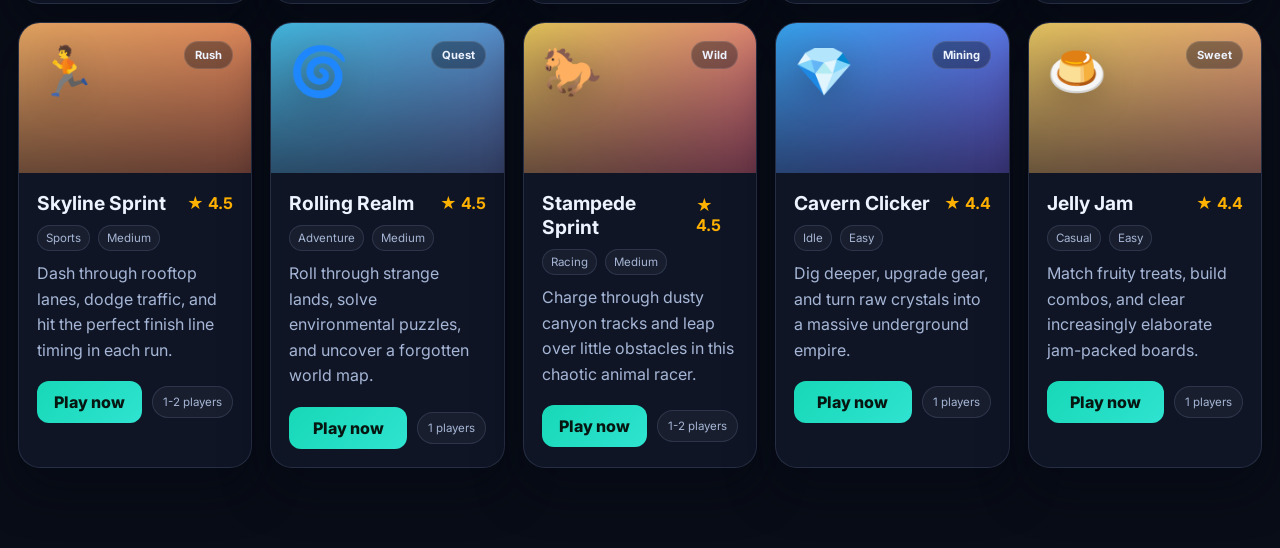
==== commit db9e3b27: "Update logo image source in index.html" ====
--- a/index.html
+++ b/index.html
@@ -36,11 +36,11 @@
     <div class="page-shell">
       <header class="topbar">
   <div class="brand-wrap">
-    <img
-      src="assets/gamesgamesgames-logo.svg"
-      alt="GamesGamesGames logo"
-      style="width: 52px; height: 52px; border-radius: 16px;"
-    />
+   <img
+  src="assets/gamesgamesgames-logo-v2.svg"
+  alt="GamesGamesGames logo"
+  style="width: 52px; height: 52px; border-radius: 16px;"
+/>
     <div>
       <p class="brand-kicker">BROWSER GAMES</p>
       <h1>GamesGamesGames</h1>
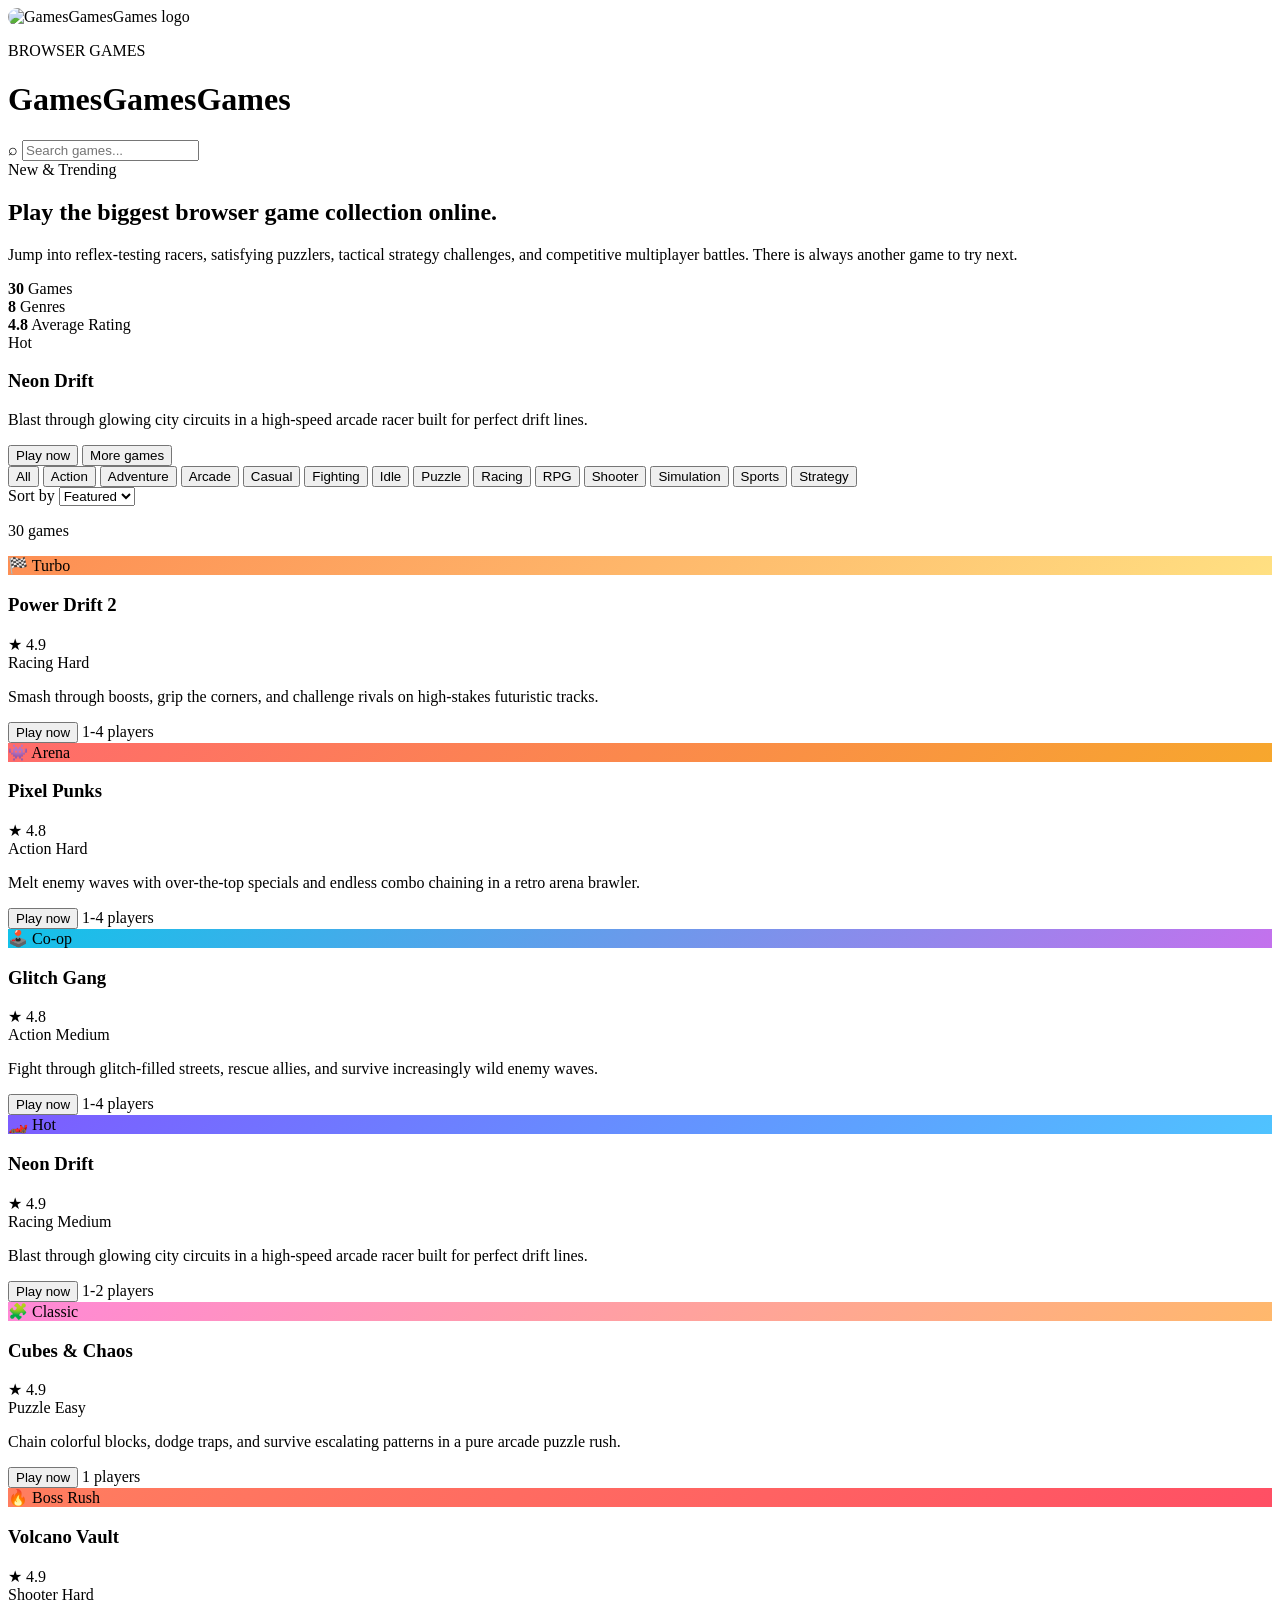
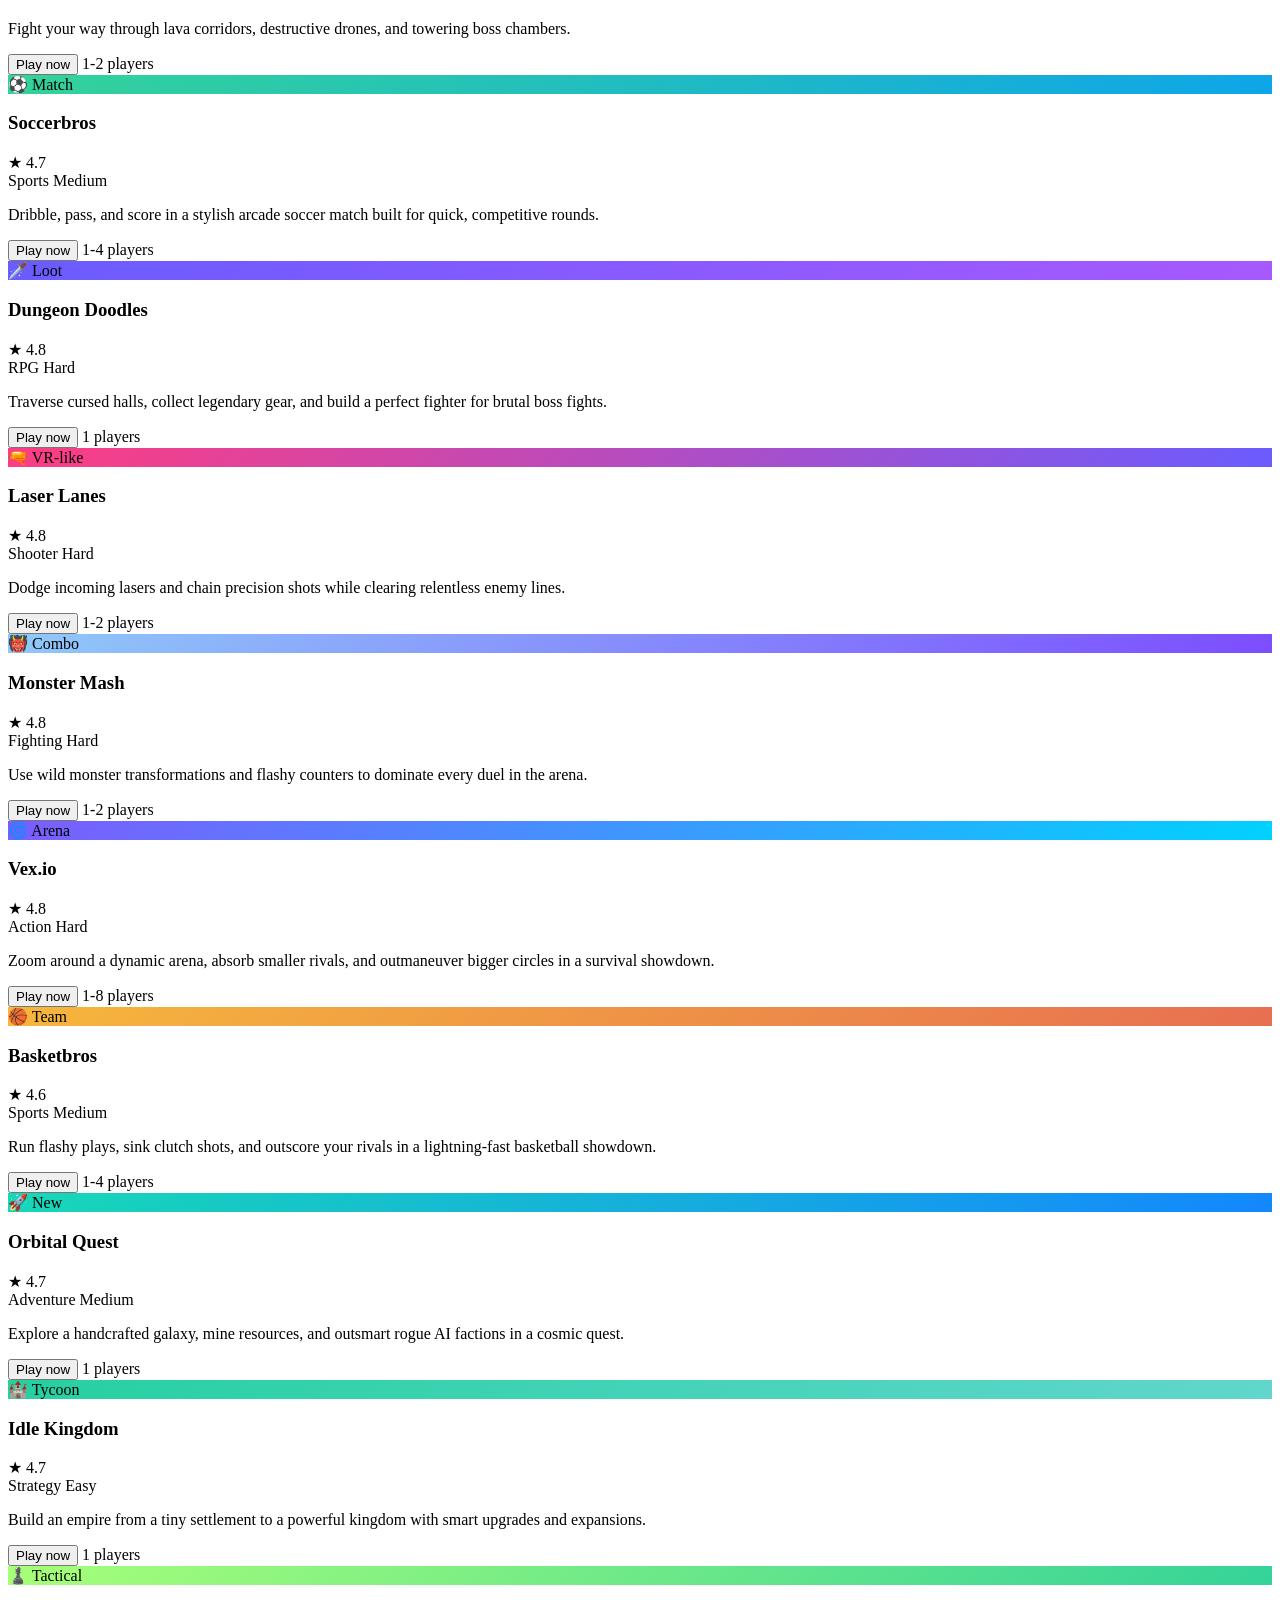
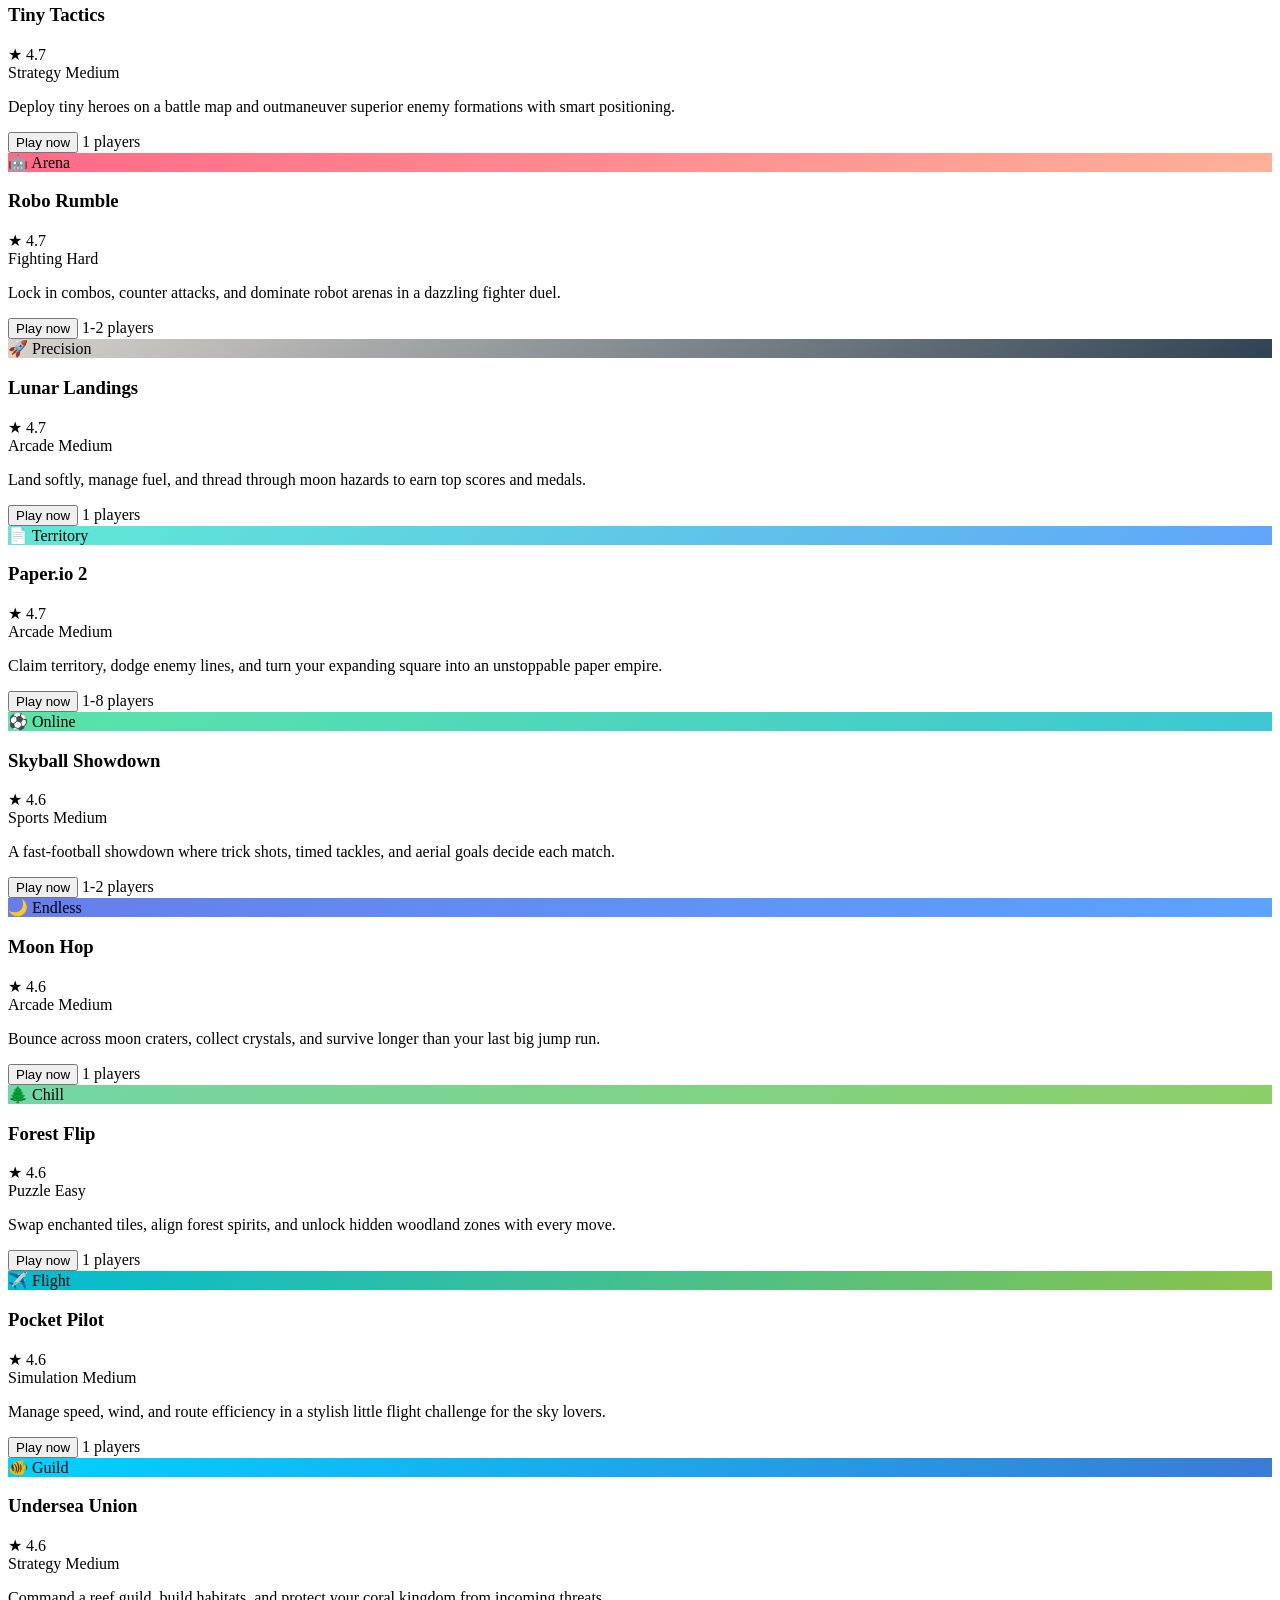
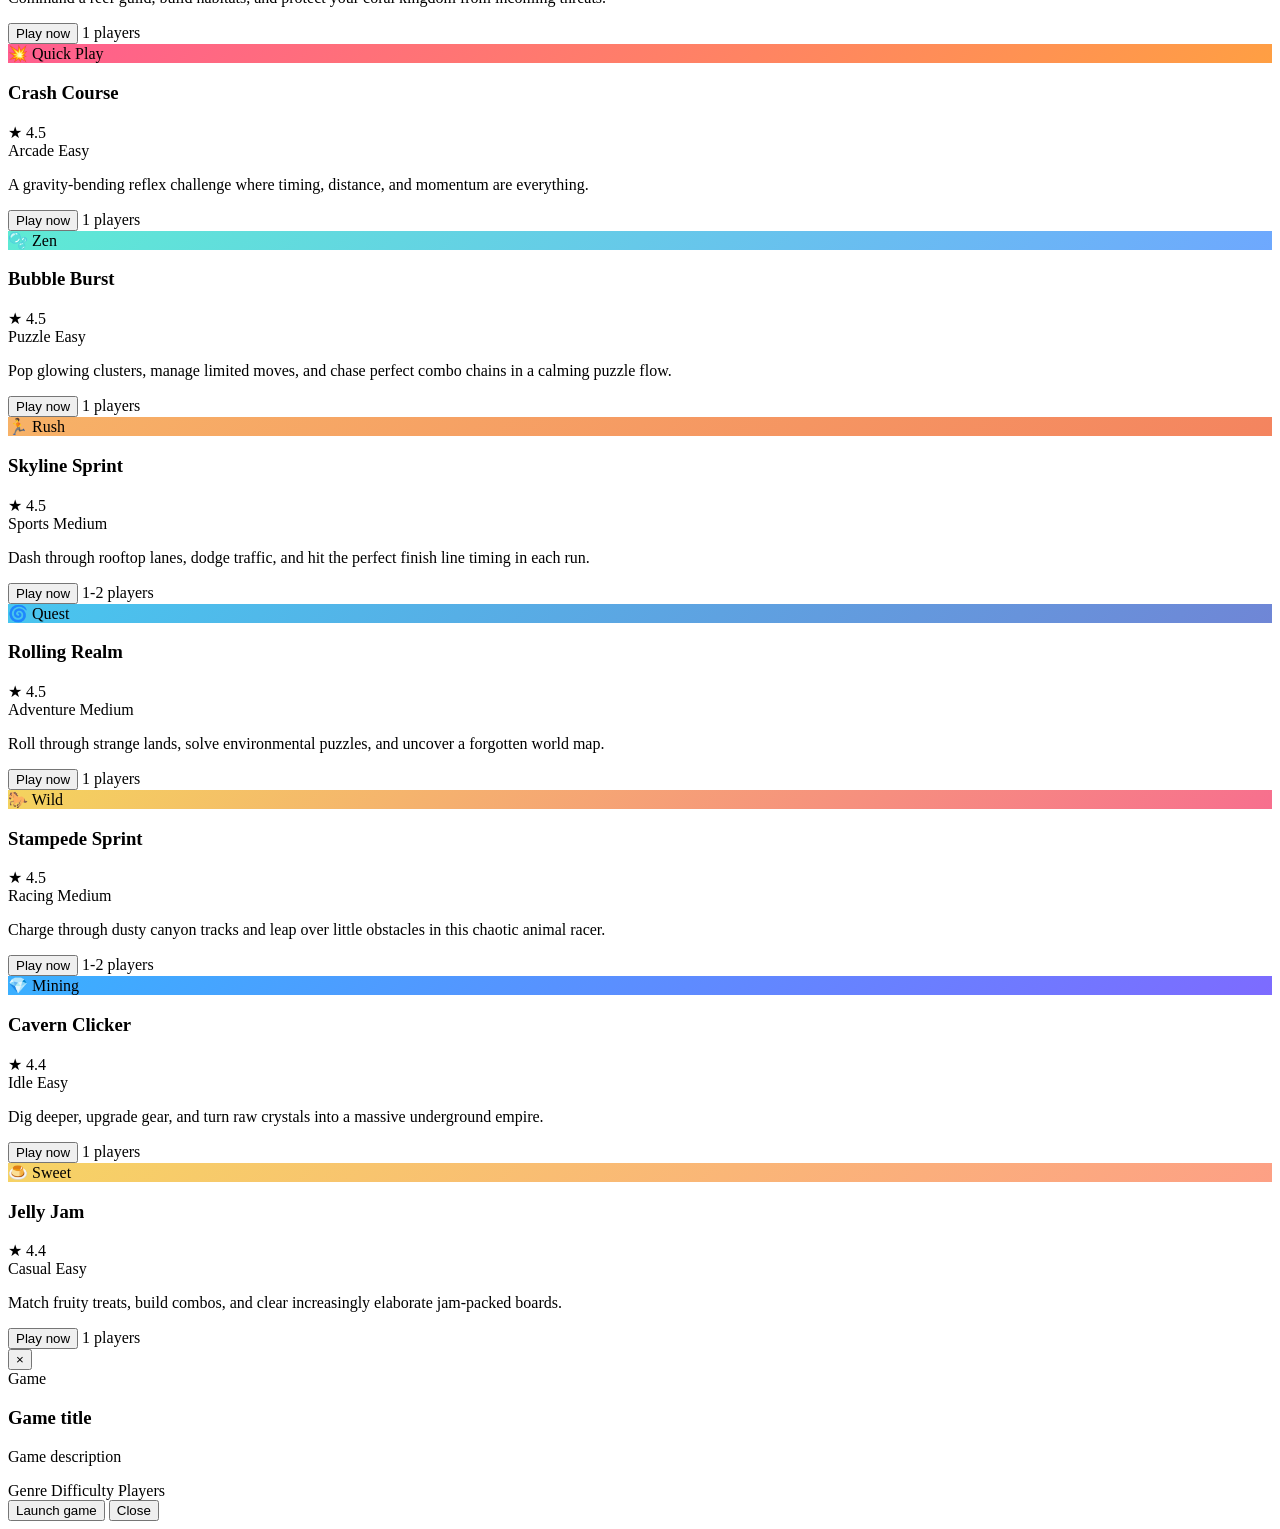
==== commit a4851df0: "Update the site branding to the new logo, add embedded game support, and ensure the catalog has the " ====
--- a/index.html
+++ b/index.html
@@ -14,7 +14,7 @@
       content="A huge browser game hub with racing, arcade, sports, strategy, and action games."
     />
     <meta property="og:type" content="website" />
-    <meta property="og:image" content="assets/gamesgamesgames-logo.svg" />
+    <meta property="og:image" content="assets/gamesgamesgames-logo-v2.svg" />
     <meta property="og:image:alt" content="GamesGamesGames logo" />
     <meta name="twitter:card" content="summary_large_image" />
     <meta name="twitter:title" content="GamesGamesGames" />
@@ -22,8 +22,9 @@
       name="twitter:description"
       content="A huge browser game hub with racing, arcade, sports, strategy, and action games."
     />
-    <meta name="twitter:image" content="assets/gamesgamesgames-logo.svg" />
+    <meta name="twitter:image" content="assets/gamesgamesgames-logo-v2.svg" />
     <meta name="theme-color" content="#7c5cff" />
+    <link rel="icon" type="image/svg+xml" href="assets/gamesgamesgames-logo-v2.svg" />
     <link rel="preconnect" href="https://fonts.googleapis.com" />
     <link rel="preconnect" href="https://fonts.gstatic.com" crossorigin />
     <link
@@ -35,17 +36,17 @@
   <body>
     <div class="page-shell">
       <header class="topbar">
-  <div class="brand-wrap">
-   <img
-  src="assets/gamesgamesgames-logo-v2.svg"
-  alt="GamesGamesGames logo"
-  style="width: 52px; height: 52px; border-radius: 16px;"
-/>
-    <div>
-      <p class="brand-kicker">BROWSER GAMES</p>
-      <h1>GamesGamesGames</h1>
-    </div>
-  </div>
+        <div class="brand-wrap">
+          <img
+            src="assets/gamesgamesgames-logo-v2.svg"
+            alt="GamesGamesGames logo"
+            style="width: 52px; height: 52px; border-radius: 16px;"
+          />
+          <div>
+            <p class="brand-kicker">BROWSER GAMES</p>
+            <h1>GamesGamesGames</h1>
+          </div>
+        </div>
 
         <div class="search-wrap">
           <span class="search-icon">⌕</span>
--- a/styles.css
+++ b/styles.css
@@ -1,616 +1,572 @@
-:root {
-  --bg: #090d17;
-  --bg-soft: #121a2b;
-  --panel: rgba(18, 26, 43, 0.82);
-  --panel-strong: rgba(21, 31, 49, 0.96);
-  --card: #162033;
-  --card-alt: #1c2941;
-  --text: #edf3ff;
-  --muted: #a6b6d6;
-  --border: rgba(160, 182, 226, 0.16);
-  --primary: #7c5cff;
-  --secondary: #17d8b7;
-  --warning: #ffb100;
-  --danger: #ff5d8f;
-  --shadow: 0 20px 45px rgba(4, 7, 18, 0.52);
-}
-
-* {
-  box-sizing: border-box;
-}
-
-html {
-  scroll-behavior: smooth;
-}
-
-body {
-  margin: 0;
-  min-height: 100vh;
-  font-family: "Inter", sans-serif;
-  background:
-    radial-gradient(circle at top left, rgba(124, 92, 255, 0.18), transparent 30%),
-    radial-gradient(circle at top right, rgba(23, 216, 183, 0.18), transparent 25%),
-    var(--bg);
-  color: var(--text);
-}
-
-button,
-input,
-select {
-  font: inherit;
-}
-
-.page-shell {
-  max-width: 1280px;
-  margin: 0 auto;
-  padding: 24px 18px 80px;
-}
-
-.topbar {
-  display: flex;
-  align-items: center;
-  justify-content: space-between;
-  gap: 18px;
-  padding: 18px 20px;
-  border: 1px solid var(--border);
-  border-radius: 22px;
-  background: rgba(12, 17, 29, 0.75);
-  backdrop-filter: blur(12px);
-  position: sticky;
-  top: 12px;
-  z-index: 40;
-}
-
-.brand-wrap {
-  display: flex;
-  align-items: center;
-  gap: 14px;
-}
-
-.brand-mark {
-  width: 52px;
-  height: 52px;
-  border-radius: 16px;
-  display: grid;
-  place-items: center;
-  background: linear-gradient(135deg, var(--primary), var(--secondary));
-  color: white;
-  font-weight: 900;
-  letter-spacing: 0.08em;
-}
-
-.brand-kicker {
-  margin: 0 0 2px;
-  color: var(--muted);
-  font-size: 0.7rem;
-  letter-spacing: 0.18em;
-}
-
-.brand-wrap h1 {
-  margin: 0;
-  font-size: clamp(1.2rem, 2vw, 2rem);
-}
-
-.search-wrap {
-  flex: 1;
-  max-width: 430px;
-  display: flex;
-  align-items: center;
-  gap: 10px;
-  border: 1px solid var(--border);
-  border-radius: 14px;
-  background: rgba(255, 255, 255, 0.03);
-  padding: 0 14px;
-}
-
-.search-icon {
-  color: var(--muted);
-  font-size: 1.4rem;
-}
-
-.search-wrap input {
-  width: 100%;
-  background: transparent;
-  border: 0;
-  outline: none;
-  color: var(--text);
-  padding: 13px 0;
-}
-
-.search-wrap input::placeholder {
-  color: rgba(214, 224, 246, 0.65);
-}
-
-.hero {
-  margin-top: 22px;
-  display: grid;
-  grid-template-columns: 1.2fr 0.8fr;
-  gap: 24px;
-  align-items: stretch;
-}
-
-.hero-copy,
-.hero-showcase,
-.controls,
-.results-bar,
-.game-card {
-  border: 1px solid var(--border);
-  background: rgba(18, 26, 43, 0.72);
-  backdrop-filter: blur(8px);
-  box-shadow: var(--shadow);
-}
-
-.hero-copy {
-  border-radius: 28px;
-  padding: clamp(20px, 3vw, 34px);
-  position: relative;
-  overflow: hidden;
-}
-
-.hero-copy::before {
-  content: "";
-  position: absolute;
-  inset: -20% auto auto -18%;
-  width: 260px;
-  height: 260px;
-  background: radial-gradient(circle, rgba(124, 92, 255, 0.35), transparent 62%);
-}
-
-.badge {
-  display: inline-flex;
-  align-items: center;
-  border: 1px solid rgba(124, 92, 255, 0.45);
-  background: rgba(124, 92, 255, 0.12);
-  color: #d8d0ff;
-  border-radius: 999px;
-  padding: 7px 12px;
-  font-size: 0.72rem;
-  letter-spacing: 0.08em;
-  text-transform: uppercase;
-}
-
-.hero-copy h2 {
-  margin: 18px 0 14px;
-  font-size: clamp(2rem, 4vw, 4rem);
-  line-height: 1.02;
-  max-width: 500px;
-}
-
-.hero-copy p {
-  margin: 0;
-  max-width: 600px;
-  color: var(--muted);
-  font-size: 1.07rem;
-  line-height: 1.6;
-}
-
-.stats-row {
-  margin-top: 24px;
-  display: flex;
-  flex-wrap: wrap;
-  gap: 14px;
-}
-
-.stat-card {
-  min-width: 120px;
-  padding: 18px 16px;
-  border-radius: 18px;
-  background: rgba(255, 255, 255, 0.03);
-  border: 1px solid var(--border);
-}
-
-.stat-card strong {
-  display: block;
-  font-size: 1.8rem;
-  margin-bottom: 4px;
-}
-
-.stat-card span {
-  color: var(--muted);
-  font-size: 0.8rem;
-}
-
-.hero-showcase {
-  border-radius: 28px;
-  padding: 18px;
-  display: flex;
-}
-
-.featured-card {
-  flex: 1;
-  border-radius: 24px;
-  padding: 22px;
-  background: linear-gradient(180deg, rgba(9, 13, 22, 0.3), rgba(9, 13, 22, 0.8)),
-    linear-gradient(135deg, #7c5cff, #1387ff 46%, #17d8b7 100%);
-  position: relative;
-  overflow: hidden;
-  display: flex;
-  flex-direction: column;
-  justify-content: flex-end;
-}
-
-.featured-card::before {
-  content: "";
-  position: absolute;
-  inset: 0;
-  background: linear-gradient(180deg, transparent 20%, rgba(5, 9, 18, 0.7) 100%);
-}
-
-.featured-meta,
-.featured-actions {
-  position: relative;
-  z-index: 1;
-}
-
-.featured-tag {
-  display: inline-flex;
-  width: fit-content;
-  padding: 7px 10px;
-  border-radius: 999px;
-  font-size: 0.72rem;
-  font-weight: 700;
-  background: rgba(255, 255, 255, 0.14);
-  border: 1px solid rgba(255, 255, 255, 0.18);
-}
-
-.featured-meta h3 {
-  margin: 14px 0 10px;
-  font-size: clamp(1.7rem, 3vw, 2.8rem);
-}
-
-.featured-meta p {
-  margin: 0;
-  color: rgba(236, 243, 255, 0.82);
-  line-height: 1.6;
-}
-
-.featured-actions {
-  margin-top: 18px;
-  display: flex;
-  align-items: center;
-  gap: 10px;
-  flex-wrap: wrap;
-}
-
-.primary-btn,
-.secondary-btn {
-  border: 0;
-  border-radius: 12px;
-  padding: 11px 16px;
-  cursor: pointer;
-  font-weight: 700;
-  transition: transform 0.2s ease;
-}
-
-.primary-btn {
-  background: var(--secondary);
-  color: #07150f;
-}
-
-.secondary-btn {
-  background: rgba(255, 255, 255, 0.1);
-  color: var(--text);
-  border: 1px solid rgba(255, 255, 255, 0.09);
-}
-
-.primary-btn:hover,
-.secondary-btn:hover,
-.filter-btn:hover,
-.game-card:hover {
-  transform: translateY(-2px);
-}
-
-.controls {
-  margin-top: 18px;
-  padding: 14px 18px;
-  border-radius: 22px;
-  display: flex;
-  align-items: center;
-  justify-content: space-between;
-  gap: 12px;
-  flex-wrap: wrap;
-}
-
-.genre-filter {
-  display: flex;
-  flex-wrap: wrap;
-  gap: 10px;
-}
-
-.filter-btn {
-  cursor: pointer;
-  border-radius: 999px;
-  border: 1px solid var(--border);
-  background: rgba(255, 255, 255, 0.02);
-  color: var(--text);
-  padding: 8px 14px;
-  font-weight: 600;
-  transition: 0.2s ease;
-}
-
-.filter-btn.active {
-  background: linear-gradient(135deg, var(--primary), #4269ff);
-  color: #fff;
-  border-color: transparent;
-}
-
-.sort-box {
-  display: flex;
-  align-items: center;
-  gap: 10px;
-  color: var(--muted);
-}
-
-.sort-box select {
-  background: rgba(255, 255, 255, 0.03);
-  color: var(--text);
-  border: 1px solid var(--border);
-  border-radius: 12px;
-  padding: 10px 12px;
-}
-
-.results-bar {
-  margin-top: 18px;
-  border-radius: 16px;
-  padding: 14px 18px;
-}
-
-.results-bar p {
-  margin: 0;
-  color: var(--muted);
-}
-
-.game-grid {
-  margin-top: 18px;
-  display: grid;
-  grid-template-columns: repeat(auto-fit, minmax(230px, 1fr));
-  gap: 18px;
-}
-
-.game-card {
-  position: relative;
-  border-radius: 22px;
-  overflow: hidden;
-  min-height: 300px;
-  transition: transform 0.2s ease, border-color 0.2s ease;
-  cursor: pointer;
-}
-
-.game-art {
-  min-height: 150px;
-  padding: 18px 18px 0;
-  position: relative;
-  display: flex;
-  align-items: flex-start;
-  justify-content: space-between;
-}
-
-.game-art::before {
-  content: "";
-  position: absolute;
-  inset: 0;
-  background: linear-gradient(180deg, rgba(9, 13, 22, 0.1), rgba(9, 13, 22, 0.6));
-}
-
-.game-icon {
-  position: relative;
-  z-index: 1;
-  font-size: 3rem;
-  filter: drop-shadow(0 8px 16px rgba(0, 0, 0, 0.18));
-}
-
-.game-badge {
-  position: relative;
-  z-index: 1;
-  padding: 6px 10px;
-  border-radius: 999px;
-  background: rgba(11, 15, 24, 0.38);
-  border: 1px solid rgba(255, 255, 255, 0.12);
-  font-size: 0.7rem;
-  font-weight: 700;
-}
-
-.game-body {
-  padding: 18px;
-}
-
-.game-header {
-  display: flex;
-  align-items: center;
-  justify-content: space-between;
-  gap: 12px;
-}
-
-.game-title {
-  margin: 0;
-  font-size: 1.2rem;
-}
-
-.game-rating {
-  color: var(--warning);
-  font-weight: 700;
-}
-
-.game-meta {
-  margin: 10px 0;
-  display: flex;
-  flex-wrap: wrap;
-  gap: 8px;
-}
-
-.game-meta span {
-  display: inline-block;
-  background: rgba(255, 255, 255, 0.04);
-  border: 1px solid var(--border);
-  color: var(--muted);
-  border-radius: 999px;
-  padding: 5px 8px;
-  font-size: 0.72rem;
-}
-
-.game-description {
-  margin: 0 0 18px;
-  color: var(--muted);
-  line-height: 1.6;
-  min-height: 72px;
-}
-
-.game-footer {
-  display: flex;
-  align-items: center;
-  justify-content: space-between;
-  gap: 10px;
-}
-
-.play-btn {
-  flex: 1;
-  border: 0;
-  border-radius: 12px;
-  background: linear-gradient(135deg, var(--secondary), #2fe3d0);
-  color: #071611;
-  font-weight: 800;
-  padding: 11px 12px;
-  cursor: pointer;
-}
-
-.players-pill {
-  background: rgba(255, 255, 255, 0.04);
-  border: 1px solid var(--border);
-  border-radius: 999px;
-  padding: 8px 10px;
-  color: var(--muted);
-  font-size: 0.72rem;
-}
-
-.game-modal {
-  position: fixed;
-  inset: 0;
-  display: flex;
-  align-items: center;
-  justify-content: center;
-  z-index: 100;
-}
-
-.game-modal.hidden {
-  display: none;
-}
-
-.modal-backdrop {
-  position: absolute;
-  inset: 0;
-  background: rgba(5, 8, 14, 0.72);
-  backdrop-filter: blur(4px);
-}
-
-.modal-panel {
-  position: relative;
-  z-index: 1;
-  width: min(560px, calc(100vw - 24px));
-  background: rgba(17, 24, 36, 0.96);
-  border: 1px solid var(--border);
-  border-radius: 28px;
-  overflow: hidden;
-  box-shadow: var(--shadow);
-}
-
-.modal-close {
-  position: absolute;
-  top: 14px;
-  right: 14px;
-  width: 36px;
-  height: 36px;
-  border-radius: 50%;
-  border: 1px solid rgba(255,255,255,0.12);
-  background: rgba(255,255,255,0.06);
-  color: var(--text);
-  font-size: 1.6rem;
-  cursor: pointer;
-  z-index: 3;
-}
-
-.modal-art {
-  min-height: 180px;
-  padding: 18px;
-  display: flex;
-  align-items: flex-end;
-  font-size: 4rem;
-  background: linear-gradient(135deg, #7c5cff, #1387ff 50%, #17d8b7 100%);
-}
-
-.modal-content {
-  padding: 22px;
-}
-
-.modal-content h3 {
-  margin: 14px 0 10px;
-  font-size: clamp(1.6rem, 3vw, 2.4rem);
-}
-
-.modal-content p {
-  margin: 0;
-  color: var(--muted);
-  line-height: 1.6;
-}
-
-.modal-meta {
-  display: flex;
-  flex-wrap: wrap;
-  gap: 8px;
-  margin-top: 18px;
-}
-
-.modal-meta span {
-  background: rgba(255,255,255,0.04);
-  border: 1px solid var(--border);
-  border-radius: 999px;
-  padding: 6px 10px;
-  color: var(--muted);
-  font-size: 0.75rem;
-}
-
-.modal-actions {
-  display: flex;
-  gap: 10px;
-  flex-wrap: wrap;
-  margin-top: 22px;
-}
-
-@media (max-width: 860px) {
-  .hero {
-    grid-template-columns: 1fr;
-  }
-
-  .topbar {
-    flex-direction: column;
-    align-items: stretch;
-  }
-
-  .search-wrap {
-    max-width: none;
-  }
-}
-
-@media (max-width: 560px) {
-  .page-shell {
-    padding-left: 12px;
-    padding-right: 12px;
-  }
-
-  .brand-wrap {
-    justify-content: center;
-  }
-
-  .controls {
-    align-items: stretch;
-    flex-direction: column;
-  }
-
-  .sort-box {
-    width: 100%;
-    justify-content: space-between;
-  }
-
-  .sort-box select {
-    flex: 1;
-  }
-}
+const games = [
+  {
+    title: "Neon Drift",
+    genre: "Racing",
+    icon: "🏎️",
+    badge: "Hot",
+    rating: 4.9,
+    players: "1-2",
+    difficulty: "Medium",
+    description: "Blast through glowing city circuits in a high-speed arcade racer built for perfect drift lines.",
+    gradient: "linear-gradient(135deg, #7c5cff 0%, #4fc3ff 100%)"
+  },
+  {
+    title: "Pixel Punks",
+    genre: "Action",
+    icon: "👾",
+    badge: "Arena",
+    rating: 4.8,
+    players: "1-4",
+    difficulty: "Hard",
+    description: "Melt enemy waves with over-the-top specials and endless combo chaining in a retro arena brawler.",
+    gradient: "linear-gradient(135deg, #ff6b6b 0%, #f7a72d 100%)"
+  },
+  {
+    title: "Orbital Quest",
+    genre: "Adventure",
+    icon: "🚀",
+    badge: "New",
+    rating: 4.7,
+    players: "1",
+    difficulty: "Medium",
+    description: "Explore a handcrafted galaxy, mine resources, and outsmart rogue AI factions in a cosmic quest.",
+    gradient: "linear-gradient(135deg, #17d8b7 0%, #1387ff 100%)"
+  },
+  {
+    title: "Cubes & Chaos",
+    genre: "Puzzle",
+    icon: "🧩",
+    badge: "Classic",
+    rating: 4.9,
+    players: "1",
+    difficulty: "Easy",
+    description: "Chain colorful blocks, dodge traps, and survive escalating patterns in a pure arcade puzzle rush.",
+    gradient: "linear-gradient(135deg, #ff88d7 0%, #ffb86c 100%)"
+  },
+  {
+    title: "Skyball Showdown",
+    genre: "Sports",
+    icon: "⚽",
+    badge: "Online",
+    rating: 4.6,
+    players: "1-2",
+    difficulty: "Medium",
+    description: "A fast-football showdown where trick shots, timed tackles, and aerial goals decide each match.",
+    gradient: "linear-gradient(135deg, #5ae4a8 0%, #3ec7d3 100%)"
+  },
+  {
+    title: "Dungeon Doodles",
+    genre: "RPG",
+    icon: "🗡️",
+    badge: "Loot",
+    rating: 4.8,
+    players: "1",
+    difficulty: "Hard",
+    description: "Traverse cursed halls, collect legendary gear, and build a perfect fighter for brutal boss fights.",
+    gradient: "linear-gradient(135deg, #6a5cff 0%, #a759ff 100%)"
+  },
+  {
+    title: "Crash Course",
+    genre: "Arcade",
+    icon: "💥",
+    badge: "Quick Play",
+    rating: 4.5,
+    players: "1",
+    difficulty: "Easy",
+    description: "A gravity-bending reflex challenge where timing, distance, and momentum are everything.",
+    gradient: "linear-gradient(135deg, #ff5d8f 0%, #ff9f43 100%)"
+  },
+  {
+    title: "Idle Kingdom",
+    genre: "Strategy",
+    icon: "🏰",
+    badge: "Tycoon",
+    rating: 4.7,
+    players: "1",
+    difficulty: "Easy",
+    description: "Build an empire from a tiny settlement to a powerful kingdom with smart upgrades and expansions.",
+    gradient: "linear-gradient(135deg, #25d0a1 0%, #62d6cc 100%)"
+  },
+  {
+    title: "Laser Lanes",
+    genre: "Shooter",
+    icon: "🔫",
+    badge: "VR-like",
+    rating: 4.8,
+    players: "1-2",
+    difficulty: "Hard",
+    description: "Dodge incoming lasers and chain precision shots while clearing relentless enemy lines.",
+    gradient: "linear-gradient(135deg, #ff3d81 0%, #6a5cff 100%)"
+  },
+  {
+    title: "Tiny Tactics",
+    genre: "Strategy",
+    icon: "♟️",
+    badge: "Tactical",
+    rating: 4.7,
+    players: "1",
+    difficulty: "Medium",
+    description: "Deploy tiny heroes on a battle map and outmaneuver superior enemy formations with smart positioning.",
+    gradient: "linear-gradient(135deg, #a8ff78 0%, #34d399 100%)"
+  },
+  {
+    title: "Moon Hop",
+    genre: "Arcade",
+    icon: "🌙",
+    badge: "Endless",
+    rating: 4.6,
+    players: "1",
+    difficulty: "Medium",
+    description: "Bounce across moon craters, collect crystals, and survive longer than your last big jump run.",
+    gradient: "linear-gradient(135deg, #667eea 0%, #5ba4ff 100%)"
+  },
+  {
+    title: "Power Drift 2",
+    genre: "Racing",
+    icon: "🏁",
+    badge: "Turbo",
+    rating: 4.9,
+    players: "1-4",
+    difficulty: "Hard",
+    description: "Smash through boosts, grip the corners, and challenge rivals on high-stakes futuristic tracks.",
+    gradient: "linear-gradient(135deg, #fd8e53 0%, #ffe082 100%)"
+  },
+  {
+    title: "Bubble Burst",
+    genre: "Puzzle",
+    icon: "🫧",
+    badge: "Zen",
+    rating: 4.5,
+    players: "1",
+    difficulty: "Easy",
+    description: "Pop glowing clusters, manage limited moves, and chase perfect combo chains in a calming puzzle flow.",
+    gradient: "linear-gradient(135deg, #5eead4 0%, #6ea8fe 100%)"
+  },
+  {
+    title: "Robo Rumble",
+    genre: "Fighting",
+    icon: "🤖",
+    badge: "Arena",
+    rating: 4.7,
+    players: "1-2",
+    difficulty: "Hard",
+    description: "Lock in combos, counter attacks, and dominate robot arenas in a dazzling fighter duel.",
+    gradient: "linear-gradient(135deg, #ff6a88 0%, #ffb199 100%)"
+  },
+  {
+    title: "Forest Flip",
+    genre: "Puzzle",
+    icon: "🌲",
+    badge: "Chill",
+    rating: 4.6,
+    players: "1",
+    difficulty: "Easy",
+    description: "Swap enchanted tiles, align forest spirits, and unlock hidden woodland zones with every move.",
+    gradient: "linear-gradient(135deg, #72d6a7 0%, #8ccf68 100%)"
+  },
+  {
+    title: "Skyline Sprint",
+    genre: "Sports",
+    icon: "🏃",
+    badge: "Rush",
+    rating: 4.5,
+    players: "1-2",
+    difficulty: "Medium",
+    description: "Dash through rooftop lanes, dodge traffic, and hit the perfect finish line timing in each run.",
+    gradient: "linear-gradient(135deg, #f7b267 0%, #f4845f 100%)"
+  },
+  {
+    title: "Cavern Clicker",
+    genre: "Idle",
+    icon: "💎",
+    badge: "Mining",
+    rating: 4.4,
+    players: "1",
+    difficulty: "Easy",
+    description: "Dig deeper, upgrade gear, and turn raw crystals into a massive underground empire.",
+    gradient: "linear-gradient(135deg, #3ab0ff 0%, #7d6bff 100%)"
+  },
+  {
+    title: "Glitch Gang",
+    genre: "Action",
+    icon: "🕹️",
+    badge: "Co-op",
+    rating: 4.8,
+    players: "1-4",
+    difficulty: "Medium",
+    description: "Fight through glitch-filled streets, rescue allies, and survive increasingly wild enemy waves.",
+    gradient: "linear-gradient(135deg, #12c2e9 0%, #c471ed 100%)"
+  },
+  {
+    title: "Rolling Realm",
+    genre: "Adventure",
+    icon: "🌀",
+    badge: "Quest",
+    rating: 4.5,
+    players: "1",
+    difficulty: "Medium",
+    description: "Roll through strange lands, solve environmental puzzles, and uncover a forgotten world map.",
+    gradient: "linear-gradient(135deg, #48c6ef 0%, #6f86d6 100%)"
+  },
+  {
+    title: "Pocket Pilot",
+    genre: "Simulation",
+    icon: "✈️",
+    badge: "Flight",
+    rating: 4.6,
+    players: "1",
+    difficulty: "Medium",
+    description: "Manage speed, wind, and route efficiency in a stylish little flight challenge for the sky lovers.",
+    gradient: "linear-gradient(135deg, #00bcd4 0%, #8bc34a 100%)"
+  },
+  {
+    title: "Jelly Jam",
+    genre: "Casual",
+    icon: "🍮",
+    badge: "Sweet",
+    rating: 4.4,
+    players: "1",
+    difficulty: "Easy",
+    description: "Match fruity treats, build combos, and clear increasingly elaborate jam-packed boards.",
+    gradient: "linear-gradient(135deg, #f6d365 0%, #fda085 100%)"
+  },
+  {
+    title: "Volcano Vault",
+    genre: "Shooter",
+    icon: "🔥",
+    badge: "Boss Rush",
+    rating: 4.9,
+    players: "1-2",
+    difficulty: "Hard",
+    description: "Fight your way through lava corridors, destructive drones, and towering boss chambers.",
+    gradient: "linear-gradient(135deg, #ff7e5f 0%, #ff4f64 100%)"
+  },
+  {
+    title: "Undersea Union",
+    genre: "Strategy",
+    icon: "🐠",
+    badge: "Guild",
+    rating: 4.6,
+    players: "1",
+    difficulty: "Medium",
+    description: "Command a reef guild, build habitats, and protect your coral kingdom from incoming threats.",
+    gradient: "linear-gradient(135deg, #00d2ff 0%, #3a7bd5 100%)"
+  },
+  {
+    title: "Lunar Landings",
+    genre: "Arcade",
+    icon: "🚀",
+    badge: "Precision",
+    rating: 4.7,
+    players: "1",
+    difficulty: "Medium",
+    description: "Land softly, manage fuel, and thread through moon hazards to earn top scores and medals.",
+    gradient: "linear-gradient(135deg, #d7d2cc 0%, #304352 100%)"
+  },
+  {
+    title: "Monster Mash",
+    genre: "Fighting",
+    icon: "👹",
+    badge: "Combo",
+    rating: 4.8,
+    players: "1-2",
+    difficulty: "Hard",
+    description: "Use wild monster transformations and flashy counters to dominate every duel in the arena.",
+    gradient: "linear-gradient(135deg, #90caf9 0%, #7c4dff 100%)"
+  },
+  {
+    title: "Stampede Sprint",
+    genre: "Racing",
+    icon: "🐎",
+    badge: "Wild",
+    rating: 4.5,
+    players: "1-2",
+    difficulty: "Medium",
+    description: "Charge through dusty canyon tracks and leap over little obstacles in this chaotic animal racer.",
+    gradient: "linear-gradient(135deg, #f4d35e 0%, #f76f8e 100%)"
+  },
+  {
+    title: "Vex.io",
+    genre: "Action",
+    icon: "🌀",
+    badge: "Arena",
+    rating: 4.8,
+    players: "1-8",
+    difficulty: "Hard",
+    description: "Zoom around a dynamic arena, absorb smaller rivals, and outmaneuver bigger circles in a survival showdown.",
+    gradient: "linear-gradient(135deg, #7c5cff 0%, #00d2ff 100%)"
+  },
+  {
+    title: "Paper.io 2",
+    genre: "Arcade",
+    icon: "📄",
+    badge: "Territory",
+    rating: 4.7,
+    players: "1-8",
+    difficulty: "Medium",
+    description: "Claim territory, dodge enemy lines, and turn your expanding square into an unstoppable paper empire.",
+    gradient: "linear-gradient(135deg, #5eead4 0%, #60a5fa 100%)"
+  },
+  {
+    title: "Basketbros",
+    genre: "Sports",
+    icon: "🏀",
+    badge: "Team",
+    rating: 4.6,
+    players: "1-4",
+    difficulty: "Medium",
+    description: "Run flashy plays, sink clutch shots, and outscore your rivals in a lightning-fast basketball showdown.",
+    gradient: "linear-gradient(135deg, #f6b73c 0%, #e76f51 100%)"
+  },
+  {
+    title: "Soccerbros",
+    genre: "Sports",
+    icon: "⚽",
+    badge: "Match",
+    rating: 4.7,
+    players: "1-4",
+    difficulty: "Medium",
+    description: "Dribble, pass, and score in a stylish arcade soccer match built for quick, competitive rounds.",
+    gradient: "linear-gradient(135deg, #34d399 0%, #0ea5e9 100%)"
+  }
+];
+
+const genreOptions = [
+  "All",
+  "Action",
+  "Adventure",
+  "Arcade",
+  "Casual",
+  "Fighting",
+  "Idle",
+  "Puzzle",
+  "Racing",
+  "RPG",
+  "Shooter",
+  "Simulation",
+  "Sports",
+  "Strategy"
+];
+
+const gameGrid = document.getElementById("gameGrid");
+const genreFilter = document.getElementById("genreFilter");
+const searchInput = document.getElementById("searchInput");
+const sortSelect = document.getElementById("sortSelect");
+const resultCount = document.getElementById("resultCount");
+const gameTotal = document.getElementById("gameTotal");
+const featuredCard = document.getElementById("featuredCard");
+const gameModal = document.getElementById("gameModal");
+const modalArt = document.getElementById("modalArt");
+const modalBadge = document.getElementById("modalBadge");
+const modalTitle = document.getElementById("modalTitle");
+const modalDescription = document.getElementById("modalDescription");
+const modalGenre = document.getElementById("modalGenre");
+const modalDifficulty = document.getElementById("modalDifficulty");
+const modalPlayers = document.getElementById("modalPlayers");
+const launchGameBtn = document.getElementById("launchGameBtn");
+
+let activeGenre = "All";
+let selectedGame = null;
+
+function renderGenreButtons() {
+  genreFilter.innerHTML = genreOptions
+    .map(
+      (genre) => `
+        <button class="filter-btn ${genre === activeGenre ? "active" : ""}" data-genre="${genre}">
+          ${genre}
+        </button>
+      `
+    )
+    .join("");
+
+  document.querySelectorAll(".filter-btn").forEach((button) => {
+    button.addEventListener("click", () => {
+      activeGenre = button.dataset.genre;
+      renderGenreButtons();
+      renderGames();
+    });
+  });
+}
+
+function sortGames(list) {
+  const selectedSort = sortSelect.value;
+
+  const sorted = [...list];
+
+  if (selectedSort === "rating") {
+    sorted.sort((a, b) => b.rating - a.rating);
+  } else if (selectedSort === "popular") {
+    sorted.sort((a, b) => b.players.length - a.players.length);
+  } else if (selectedSort === "title") {
+    sorted.sort((a, b) => a.title.localeCompare(b.title));
+  } else {
+    sorted.sort((a, b) => b.rating * 10 + (b.players.includes("4") ? 2 : 0) - (a.rating * 10 + (a.players.includes("4") ? 2 : 0)));
+  }
+
+  return sorted;
+}
+
+function getFilteredGames() {
+  const query = searchInput.value.trim().toLowerCase();
+
+  return sortGames(
+    games.filter((game) => {
+      const matchesGenre = activeGenre === "All" || game.genre === activeGenre;
+      const haystack = `${game.title} ${game.genre} ${game.description}`.toLowerCase();
+      const matchesSearch = !query || haystack.includes(query);
+      return matchesGenre && matchesSearch;
+    })
+  );
+}
+
+function renderFeaturedGame() {
+  const highlight = games[0];
+  featuredCard.innerHTML = `
+    <div class="featured-meta">
+      <span class="featured-tag">${highlight.badge}</span>
+      <h3>${highlight.title}</h3>
+      <p>${highlight.description}</p>
+    </div>
+    <div class="featured-actions">
+      <button class="primary-btn" data-game-title="${highlight.title}" type="button">Play now</button>
+      <button class="secondary-btn" type="button">More games</button>
+    </div>
+  `;
+}
+
+function openGameModal(game) {
+  selectedGame = game;
+  modalArt.innerHTML = game.icon;
+  modalArt.style.background = game.gradient;
+  modalBadge.textContent = game.badge;
+  modalTitle.textContent = game.title;
+  modalDescription.textContent = game.description;
+  modalGenre.textContent = game.genre;
+  modalDifficulty.textContent = game.difficulty;
+  modalPlayers.textContent = `${game.players} players`;
+  launchGameBtn.textContent = `Launch ${game.title}`;
+  gameModal.classList.remove("hidden");
+  gameModal.setAttribute("aria-hidden", "false");
+}
+
+function closeGameModal() {
+  selectedGame = null;
+  gameModal.classList.add("hidden");
+  gameModal.setAttribute("aria-hidden", "true");
+}
+
+function renderGames() {
+  const filteredGames = getFilteredGames();
+
+  resultCount.textContent = `${filteredGames.length} game${filteredGames.length === 1 ? "" : "s"}`;
+  gameTotal.textContent = String(games.length);
+
+  if (!filteredGames.length) {
+    gameGrid.innerHTML = `
+      <div class="game-card" style="grid-column: 1 / -1; min-height: 220px; display: grid; place-items: center; text-align: center; padding: 30px;">
+        <div>
+          <h3 style="margin: 0 0 10px;">No games found</h3>
+          <p style="margin: 0; color: var(--muted);">Try a different search or switch genre filters.</p>
+        </div>
+      </div>
+    `;
+    return;
+  }
+
+  gameGrid.innerHTML = filteredGames
+    .map(
+      (game) => `
+        <article class="game-card" data-game-title="${game.title}">
+          <div class="game-art" style="background: ${game.gradient};">
+            <span class="game-icon">${game.icon}</span>
+            <span class="game-badge">${game.badge}</span>
+          </div>
+          <div class="game-body">
+            <div class="game-header">
+              <h3 class="game-title">${game.title}</h3>
+              <span class="game-rating">★ ${game.rating}</span>
+            </div>
+            <div class="game-meta">
+              <span>${game.genre}</span>
+              <span>${game.difficulty}</span>
+            </div>
+            <p class="game-description">${game.description}</p>
+            <div class="game-footer">
+              <button class="play-btn" type="button" data-game-title="${game.title}">Play now</button>
+              <span class="players-pill">${game.players} players</span>
+            </div>
+          </div>
+        </article>
+      `
+    )
+    .join("");
+}
+
+function launchEmbeddedGame(game) {
+  if (!game) return;
+
+  if (game.title === "Soccerbros") {
+    modalArt.innerHTML = `
+      <iframe
+        src="https://www.gameflare.com/embed/soccer-bros/"
+        width="100%"
+        height="420"
+        frameborder="0"
+        scrolling="no"
+        allowfullscreen
+        style="border:0; width:100%; height:420px; border-radius:20px; background:#0a0f18;"
+      ></iframe>
+    `;
+
+    modalBadge.textContent = "Live";
+    modalTitle.textContent = "Soccerbros";
+    modalDescription.textContent = "Play the embedded Soccerbros game directly from the site.";
+    modalGenre.textContent = "Sports";
+    modalDifficulty.textContent = "Medium";
+    modalPlayers.textContent = "1-4 players";
+    launchGameBtn.textContent = "Playing now";
+    return;
+  }
+
+  alert(`Launching ${game.title}!`);
+  closeGameModal();
+}
+
+searchInput.addEventListener("input", renderGames);
+sortSelect.addEventListener("change", renderGames);
+
+window.addEventListener("click", (event) => {
+  const trigger = event.target.closest("[data-game-title]");
+  if (trigger && trigger.classList.contains("play-btn")) {
+    const game = games.find((item) => item.title === trigger.dataset.gameTitle);
+    if (game) openGameModal(game);
+    return;
+  }
+
+  if (trigger && trigger.classList.contains("primary-btn")) {
+    const game = games.find((item) => item.title === trigger.dataset.gameTitle);
+    if (game) openGameModal(game);
+    return;
+  }
+
+  if (event.target.closest(".game-card") && !event.target.closest("button")) {
+    const gameTitle = event.target.closest(".game-card").dataset.gameTitle;
+    const game = games.find((item) => item.title === gameTitle);
+    if (game) openGameModal(game);
+    return;
+  }
+
+  if (event.target.dataset.close === "true" || event.target.closest(".modal-close")) {
+    closeGameModal();
+  }
+});
+
+launchGameBtn.addEventListener("click", () => {
+  if (selectedGame) {
+    launchEmbeddedGame(selectedGame);
+  }
+});
+
+renderGenreButtons();
+renderFeaturedGame();
+renderGames();
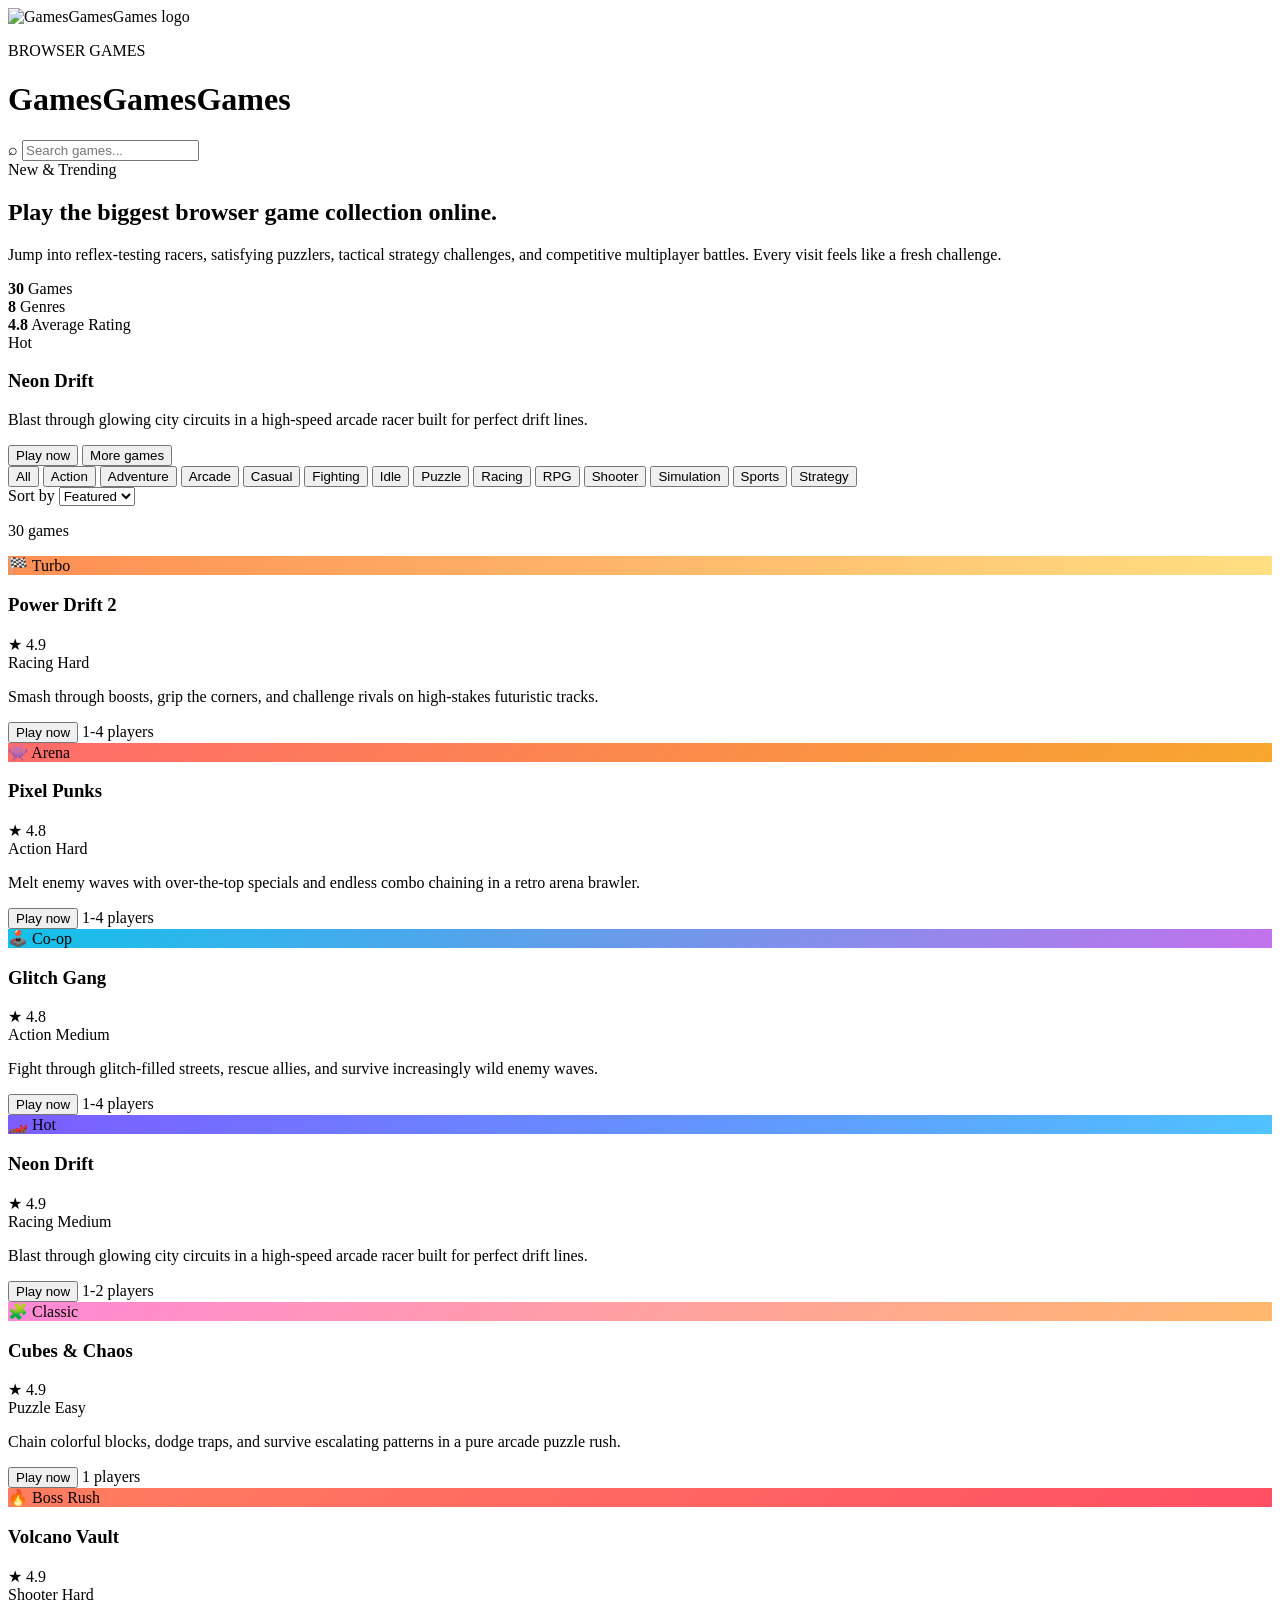
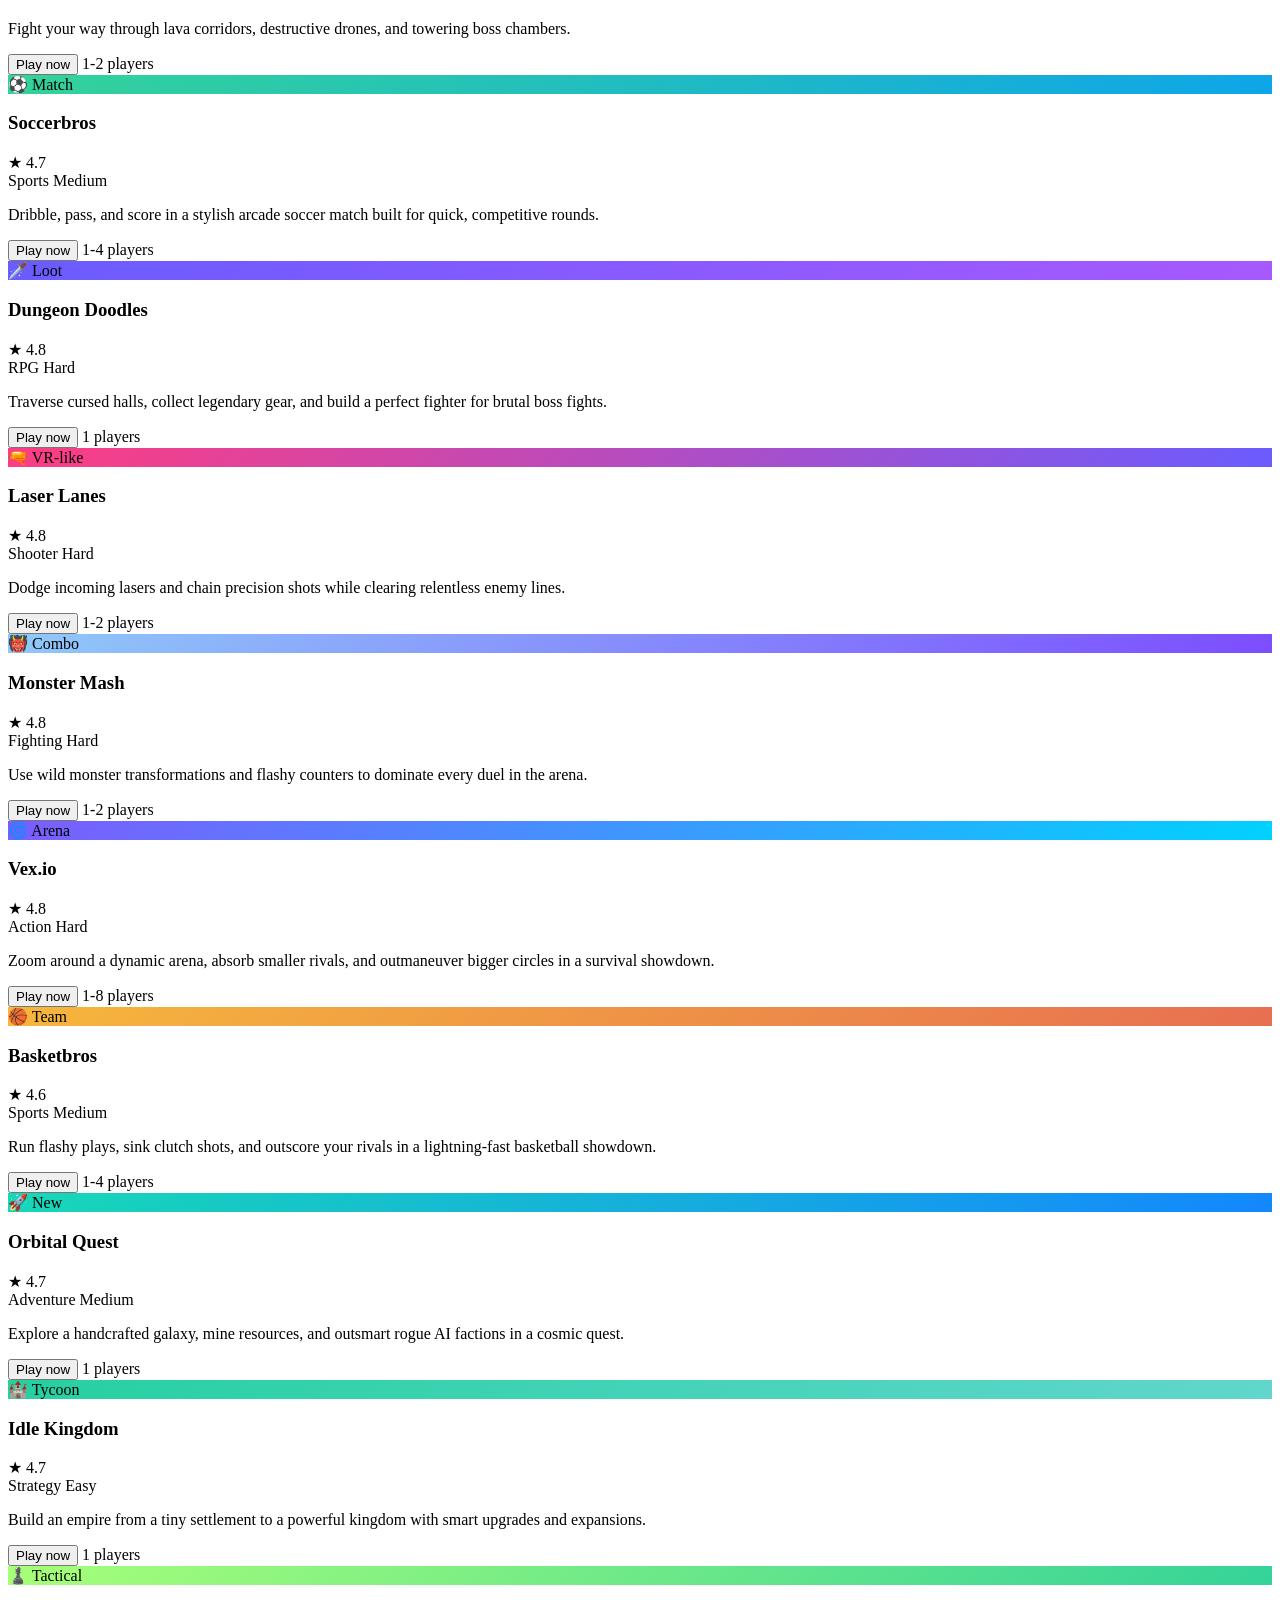
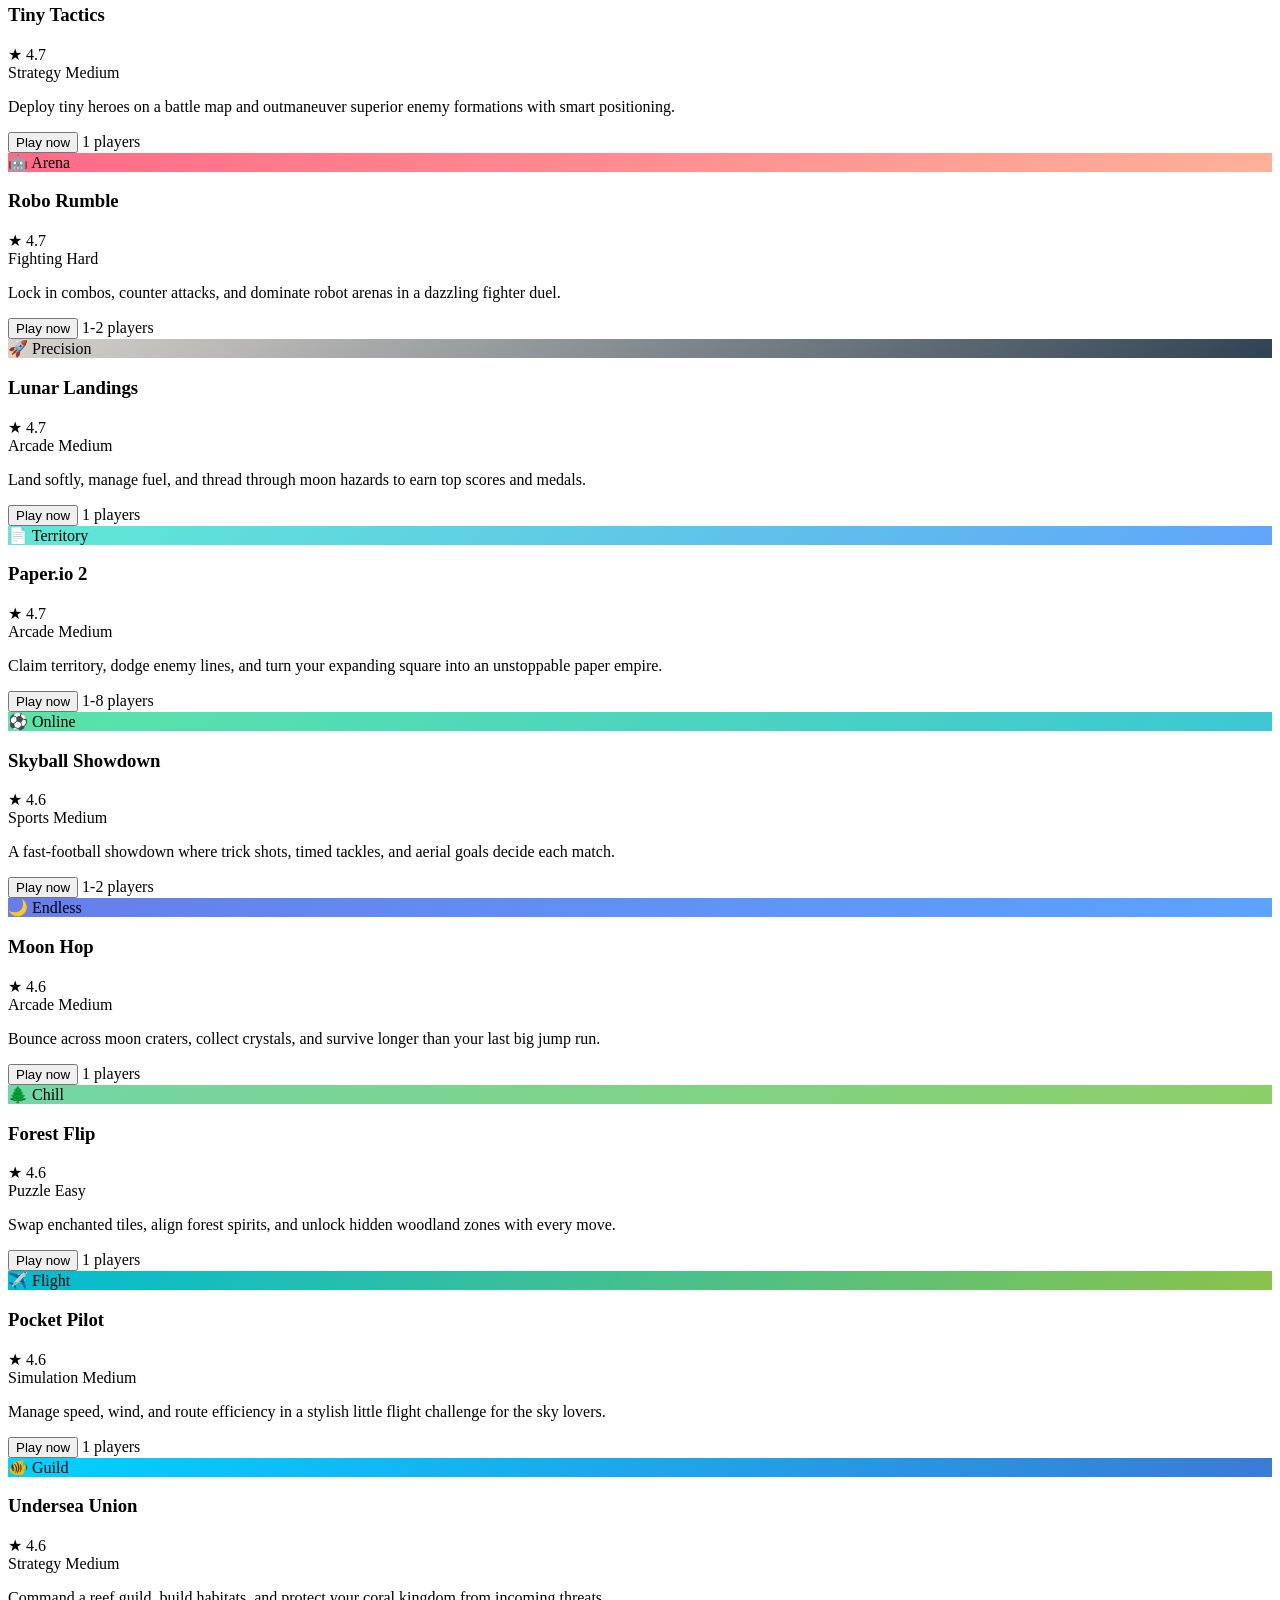
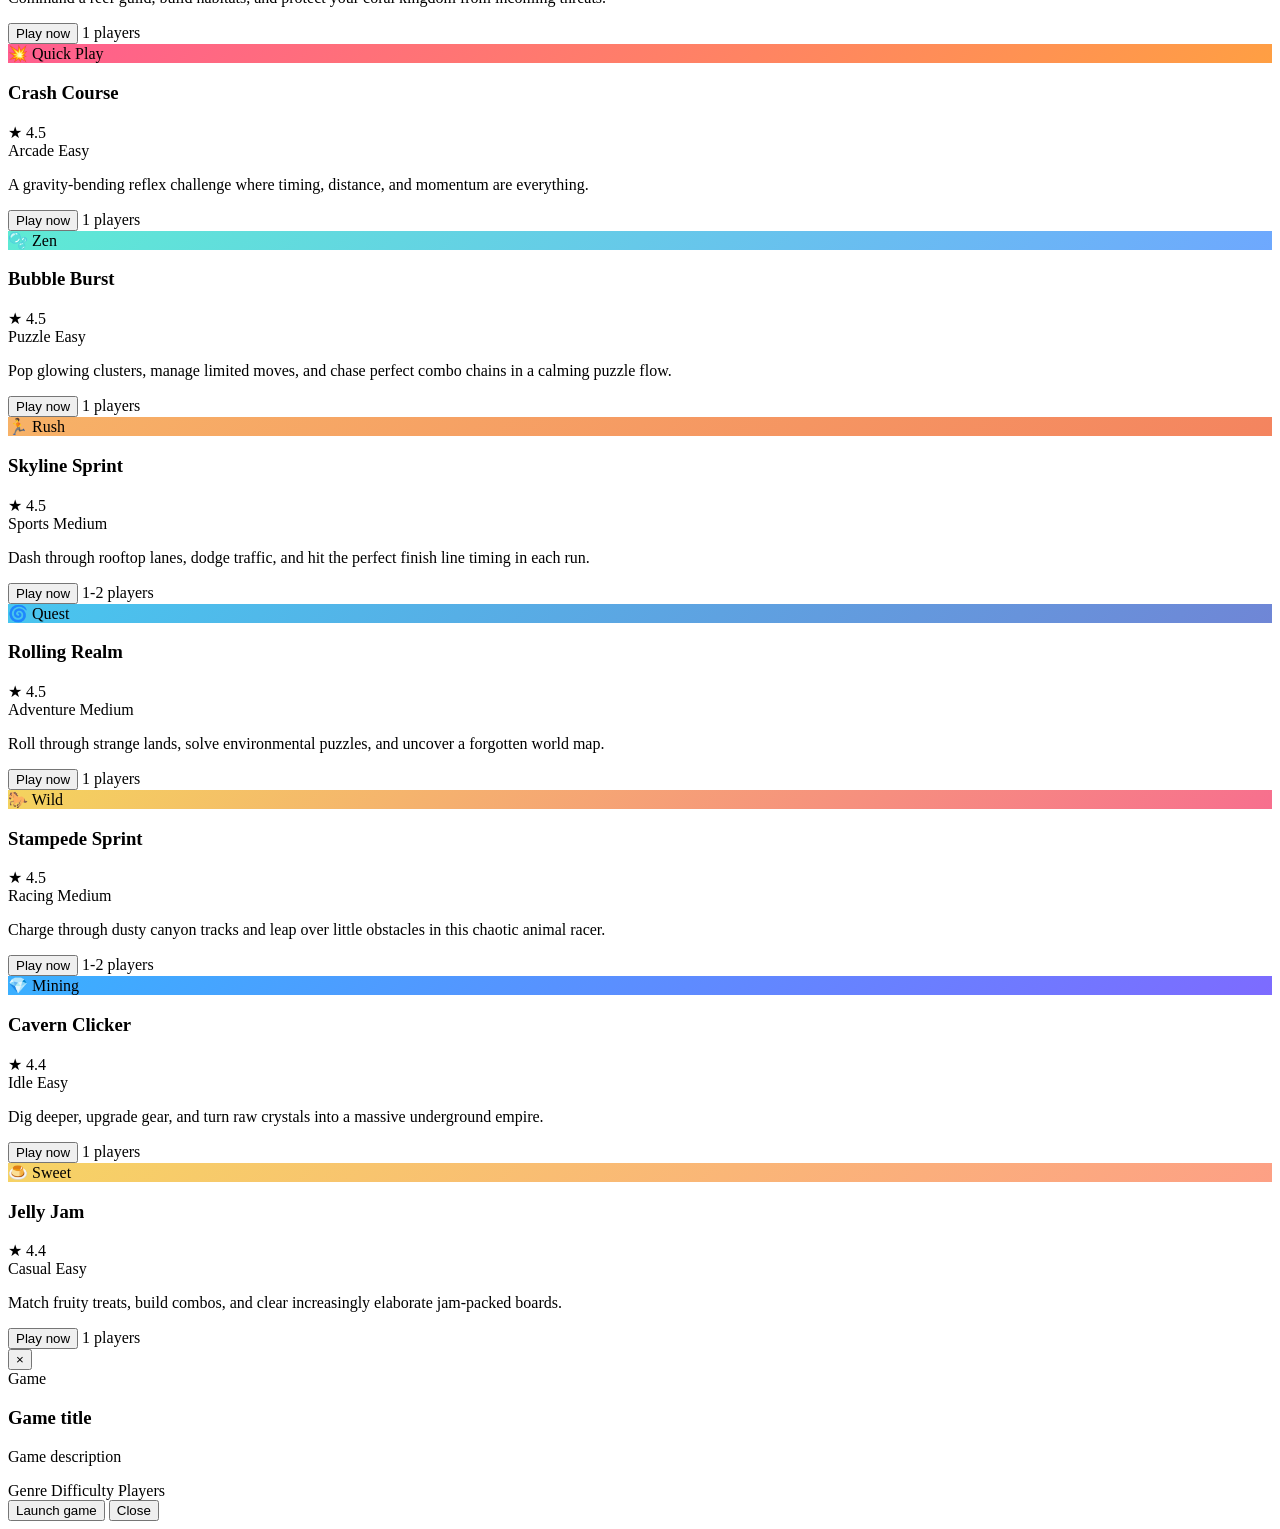
==== commit d8502708: "Reset the site to a clean working version with the new logo, a proper game catalog, and a safe Socce" ====
--- a/index.html
+++ b/index.html
@@ -6,7 +6,7 @@
     <title>GamesGamesGames</title>
     <meta
       name="description"
-      content="GamesGamesGames is a massive browser game catalog with fast-action, arcade, racing, sports, and strategy experiences."
+      content="GamesGamesGames is a huge browser game hub featuring racing, arcade, sports, strategy, and action games."
     />
     <meta property="og:title" content="GamesGamesGames" />
     <meta
@@ -17,11 +17,6 @@
     <meta property="og:image" content="assets/gamesgamesgames-logo-v2.svg" />
     <meta property="og:image:alt" content="GamesGamesGames logo" />
     <meta name="twitter:card" content="summary_large_image" />
-    <meta name="twitter:title" content="GamesGamesGames" />
-    <meta
-      name="twitter:description"
-      content="A huge browser game hub with racing, arcade, sports, strategy, and action games."
-    />
     <meta name="twitter:image" content="assets/gamesgamesgames-logo-v2.svg" />
     <meta name="theme-color" content="#7c5cff" />
     <link rel="icon" type="image/svg+xml" href="assets/gamesgamesgames-logo-v2.svg" />
@@ -40,7 +35,7 @@
           <img
             src="assets/gamesgamesgames-logo-v2.svg"
             alt="GamesGamesGames logo"
-            style="width: 52px; height: 52px; border-radius: 16px;"
+            class="brand-logo"
           />
           <div>
             <p class="brand-kicker">BROWSER GAMES</p>
@@ -50,7 +45,7 @@
 
         <div class="search-wrap">
           <span class="search-icon">⌕</span>
-          <input id="searchInput" type="search" placeholder="Search games..." aria-label="Search games" />
+          <input id="searchInput" type="search" aria-label="Search games" placeholder="Search games..." />
         </div>
       </header>
 
@@ -61,7 +56,7 @@
             <h2>Play the biggest browser game collection online.</h2>
             <p>
               Jump into reflex-testing racers, satisfying puzzlers, tactical strategy challenges,
-              and competitive multiplayer battles. There is always another game to try next.
+              and competitive multiplayer battles. Every visit feels like a fresh challenge.
             </p>
 
             <div class="stats-row">
@@ -86,7 +81,7 @@
         </section>
 
         <section class="controls">
-          <div class="genre-filter" id="genreFilter" aria-label="Game genres"></div>
+          <div id="genreFilter" class="genre-filter" aria-label="Game genre filter"></div>
 
           <div class="sort-box">
             <label for="sortSelect">Sort by</label>
@@ -103,26 +98,30 @@
           <p id="resultCount">0 games</p>
         </section>
 
-        <section class="game-grid" id="gameGrid" aria-live="polite"></section>
+        <section id="gameGrid" class="game-grid" aria-live="polite"></section>
       </main>
     </div>
 
-    <div class="game-modal hidden" id="gameModal" aria-hidden="true">
+    <div id="gameModal" class="game-modal hidden" aria-hidden="true">
       <div class="modal-backdrop" data-close="true"></div>
       <div class="modal-panel" role="dialog" aria-modal="true" aria-labelledby="modalTitle">
-        <button class="modal-close" type="button" aria-label="Close game details">×</button>
-        <div class="modal-art" id="modalArt"></div>
+        <button class="modal-close" type="button" aria-label="Close details">×</button>
+        <div id="modalArt" class="modal-art"></div>
         <div class="modal-content">
-          <span class="featured-tag" id="modalBadge">Game</span>
+          <span id="modalBadge" class="featured-tag">Game</span>
           <h3 id="modalTitle">Game title</h3>
           <p id="modalDescription">Game description</p>
+
           <div class="modal-meta">
             <span id="modalGenre">Genre</span>
             <span id="modalDifficulty">Difficulty</span>
             <span id="modalPlayers">Players</span>
           </div>
+
+          <div id="embedStatus" class="embed-status"></div>
+
           <div class="modal-actions">
-            <button class="primary-btn" id="launchGameBtn" type="button">Launch game</button>
+            <button id="launchGameBtn" class="primary-btn" type="button">Launch game</button>
             <button class="secondary-btn" type="button" data-close="true">Close</button>
           </div>
         </div>
--- a/styles.css
+++ b/styles.css
@@ -1,4 +1,27 @@
 const games = [
+  {
+    title: "Soccerbros",
+    genre: "Sports",
+    icon: "⚽",
+    badge: "Featured",
+    rating: 4.9,
+    players: "1-4",
+    difficulty: "Medium",
+    description: "Arcade football with quick rounds, light strategy, and easy-to-learn controls.",
+    gradient: "linear-gradient(135deg, #34d399 0%, #0ea5e9 100%)",
+    realGameUrl: "https://www.gameflare.com/embed/soccer-bros/"
+  },
+  {
+    title: "Basketbros",
+    genre: "Sports",
+    icon: "🏀",
+    badge: "Team",
+    rating: 4.7,
+    players: "1-4",
+    difficulty: "Medium",
+    description: "Move, shoot, and outscore your rivals in a polished sports showdown.",
+    gradient: "linear-gradient(135deg, #f6b73c 0%, #e76f51 100%)"
+  },
   {
     title: "Neon Drift",
     genre: "Racing",
@@ -7,7 +30,7 @@
     rating: 4.9,
     players: "1-2",
     difficulty: "Medium",
-    description: "Blast through glowing city circuits in a high-speed arcade racer built for perfect drift lines.",
+    description: "Speed through glowing city tracks and hit clean drifts around every corner.",
     gradient: "linear-gradient(135deg, #7c5cff 0%, #4fc3ff 100%)"
   },
   {
@@ -18,7 +41,7 @@
     rating: 4.8,
     players: "1-4",
     difficulty: "Hard",
-    description: "Melt enemy waves with over-the-top specials and endless combo chaining in a retro arena brawler.",
+    description: "Battle glowing enemies and chain combos in a fast arena rush.",
     gradient: "linear-gradient(135deg, #ff6b6b 0%, #f7a72d 100%)"
   },
   {
@@ -29,107 +52,8 @@
     rating: 4.7,
     players: "1",
     difficulty: "Medium",
-    description: "Explore a handcrafted galaxy, mine resources, and outsmart rogue AI factions in a cosmic quest.",
+    description: "Explore outer space, upgrade your ship, and uncover deep cosmic mysteries.",
     gradient: "linear-gradient(135deg, #17d8b7 0%, #1387ff 100%)"
-  },
-  {
-    title: "Cubes & Chaos",
-    genre: "Puzzle",
-    icon: "🧩",
-    badge: "Classic",
-    rating: 4.9,
-    players: "1",
-    difficulty: "Easy",
-    description: "Chain colorful blocks, dodge traps, and survive escalating patterns in a pure arcade puzzle rush.",
-    gradient: "linear-gradient(135deg, #ff88d7 0%, #ffb86c 100%)"
-  },
-  {
-    title: "Skyball Showdown",
-    genre: "Sports",
-    icon: "⚽",
-    badge: "Online",
-    rating: 4.6,
-    players: "1-2",
-    difficulty: "Medium",
-    description: "A fast-football showdown where trick shots, timed tackles, and aerial goals decide each match.",
-    gradient: "linear-gradient(135deg, #5ae4a8 0%, #3ec7d3 100%)"
-  },
-  {
-    title: "Dungeon Doodles",
-    genre: "RPG",
-    icon: "🗡️",
-    badge: "Loot",
-    rating: 4.8,
-    players: "1",
-    difficulty: "Hard",
-    description: "Traverse cursed halls, collect legendary gear, and build a perfect fighter for brutal boss fights.",
-    gradient: "linear-gradient(135deg, #6a5cff 0%, #a759ff 100%)"
-  },
-  {
-    title: "Crash Course",
-    genre: "Arcade",
-    icon: "💥",
-    badge: "Quick Play",
-    rating: 4.5,
-    players: "1",
-    difficulty: "Easy",
-    description: "A gravity-bending reflex challenge where timing, distance, and momentum are everything.",
-    gradient: "linear-gradient(135deg, #ff5d8f 0%, #ff9f43 100%)"
-  },
-  {
-    title: "Idle Kingdom",
-    genre: "Strategy",
-    icon: "🏰",
-    badge: "Tycoon",
-    rating: 4.7,
-    players: "1",
-    difficulty: "Easy",
-    description: "Build an empire from a tiny settlement to a powerful kingdom with smart upgrades and expansions.",
-    gradient: "linear-gradient(135deg, #25d0a1 0%, #62d6cc 100%)"
-  },
-  {
-    title: "Laser Lanes",
-    genre: "Shooter",
-    icon: "🔫",
-    badge: "VR-like",
-    rating: 4.8,
-    players: "1-2",
-    difficulty: "Hard",
-    description: "Dodge incoming lasers and chain precision shots while clearing relentless enemy lines.",
-    gradient: "linear-gradient(135deg, #ff3d81 0%, #6a5cff 100%)"
-  },
-  {
-    title: "Tiny Tactics",
-    genre: "Strategy",
-    icon: "♟️",
-    badge: "Tactical",
-    rating: 4.7,
-    players: "1",
-    difficulty: "Medium",
-    description: "Deploy tiny heroes on a battle map and outmaneuver superior enemy formations with smart positioning.",
-    gradient: "linear-gradient(135deg, #a8ff78 0%, #34d399 100%)"
-  },
-  {
-    title: "Moon Hop",
-    genre: "Arcade",
-    icon: "🌙",
-    badge: "Endless",
-    rating: 4.6,
-    players: "1",
-    difficulty: "Medium",
-    description: "Bounce across moon craters, collect crystals, and survive longer than your last big jump run.",
-    gradient: "linear-gradient(135deg, #667eea 0%, #5ba4ff 100%)"
-  },
-  {
-    title: "Power Drift 2",
-    genre: "Racing",
-    icon: "🏁",
-    badge: "Turbo",
-    rating: 4.9,
-    players: "1-4",
-    difficulty: "Hard",
-    description: "Smash through boosts, grip the corners, and challenge rivals on high-stakes futuristic tracks.",
-    gradient: "linear-gradient(135deg, #fd8e53 0%, #ffe082 100%)"
   },
   {
     title: "Bubble Burst",
@@ -139,214 +63,12 @@
     rating: 4.5,
     players: "1",
     difficulty: "Easy",
-    description: "Pop glowing clusters, manage limited moves, and chase perfect combo chains in a calming puzzle flow.",
+    description: "Clear mellow puzzle lanes and build satisfying combos with every move.",
     gradient: "linear-gradient(135deg, #5eead4 0%, #6ea8fe 100%)"
-  },
-  {
-    title: "Robo Rumble",
-    genre: "Fighting",
-    icon: "🤖",
-    badge: "Arena",
-    rating: 4.7,
-    players: "1-2",
-    difficulty: "Hard",
-    description: "Lock in combos, counter attacks, and dominate robot arenas in a dazzling fighter duel.",
-    gradient: "linear-gradient(135deg, #ff6a88 0%, #ffb199 100%)"
-  },
-  {
-    title: "Forest Flip",
-    genre: "Puzzle",
-    icon: "🌲",
-    badge: "Chill",
-    rating: 4.6,
-    players: "1",
-    difficulty: "Easy",
-    description: "Swap enchanted tiles, align forest spirits, and unlock hidden woodland zones with every move.",
-    gradient: "linear-gradient(135deg, #72d6a7 0%, #8ccf68 100%)"
-  },
-  {
-    title: "Skyline Sprint",
-    genre: "Sports",
-    icon: "🏃",
-    badge: "Rush",
-    rating: 4.5,
-    players: "1-2",
-    difficulty: "Medium",
-    description: "Dash through rooftop lanes, dodge traffic, and hit the perfect finish line timing in each run.",
-    gradient: "linear-gradient(135deg, #f7b267 0%, #f4845f 100%)"
-  },
-  {
-    title: "Cavern Clicker",
-    genre: "Idle",
-    icon: "💎",
-    badge: "Mining",
-    rating: 4.4,
-    players: "1",
-    difficulty: "Easy",
-    description: "Dig deeper, upgrade gear, and turn raw crystals into a massive underground empire.",
-    gradient: "linear-gradient(135deg, #3ab0ff 0%, #7d6bff 100%)"
-  },
-  {
-    title: "Glitch Gang",
-    genre: "Action",
-    icon: "🕹️",
-    badge: "Co-op",
-    rating: 4.8,
-    players: "1-4",
-    difficulty: "Medium",
-    description: "Fight through glitch-filled streets, rescue allies, and survive increasingly wild enemy waves.",
-    gradient: "linear-gradient(135deg, #12c2e9 0%, #c471ed 100%)"
-  },
-  {
-    title: "Rolling Realm",
-    genre: "Adventure",
-    icon: "🌀",
-    badge: "Quest",
-    rating: 4.5,
-    players: "1",
-    difficulty: "Medium",
-    description: "Roll through strange lands, solve environmental puzzles, and uncover a forgotten world map.",
-    gradient: "linear-gradient(135deg, #48c6ef 0%, #6f86d6 100%)"
-  },
-  {
-    title: "Pocket Pilot",
-    genre: "Simulation",
-    icon: "✈️",
-    badge: "Flight",
-    rating: 4.6,
-    players: "1",
-    difficulty: "Medium",
-    description: "Manage speed, wind, and route efficiency in a stylish little flight challenge for the sky lovers.",
-    gradient: "linear-gradient(135deg, #00bcd4 0%, #8bc34a 100%)"
-  },
-  {
-    title: "Jelly Jam",
-    genre: "Casual",
-    icon: "🍮",
-    badge: "Sweet",
-    rating: 4.4,
-    players: "1",
-    difficulty: "Easy",
-    description: "Match fruity treats, build combos, and clear increasingly elaborate jam-packed boards.",
-    gradient: "linear-gradient(135deg, #f6d365 0%, #fda085 100%)"
-  },
-  {
-    title: "Volcano Vault",
-    genre: "Shooter",
-    icon: "🔥",
-    badge: "Boss Rush",
-    rating: 4.9,
-    players: "1-2",
-    difficulty: "Hard",
-    description: "Fight your way through lava corridors, destructive drones, and towering boss chambers.",
-    gradient: "linear-gradient(135deg, #ff7e5f 0%, #ff4f64 100%)"
-  },
-  {
-    title: "Undersea Union",
-    genre: "Strategy",
-    icon: "🐠",
-    badge: "Guild",
-    rating: 4.6,
-    players: "1",
-    difficulty: "Medium",
-    description: "Command a reef guild, build habitats, and protect your coral kingdom from incoming threats.",
-    gradient: "linear-gradient(135deg, #00d2ff 0%, #3a7bd5 100%)"
-  },
-  {
-    title: "Lunar Landings",
-    genre: "Arcade",
-    icon: "🚀",
-    badge: "Precision",
-    rating: 4.7,
-    players: "1",
-    difficulty: "Medium",
-    description: "Land softly, manage fuel, and thread through moon hazards to earn top scores and medals.",
-    gradient: "linear-gradient(135deg, #d7d2cc 0%, #304352 100%)"
-  },
-  {
-    title: "Monster Mash",
-    genre: "Fighting",
-    icon: "👹",
-    badge: "Combo",
-    rating: 4.8,
-    players: "1-2",
-    difficulty: "Hard",
-    description: "Use wild monster transformations and flashy counters to dominate every duel in the arena.",
-    gradient: "linear-gradient(135deg, #90caf9 0%, #7c4dff 100%)"
-  },
-  {
-    title: "Stampede Sprint",
-    genre: "Racing",
-    icon: "🐎",
-    badge: "Wild",
-    rating: 4.5,
-    players: "1-2",
-    difficulty: "Medium",
-    description: "Charge through dusty canyon tracks and leap over little obstacles in this chaotic animal racer.",
-    gradient: "linear-gradient(135deg, #f4d35e 0%, #f76f8e 100%)"
-  },
-  {
-    title: "Vex.io",
-    genre: "Action",
-    icon: "🌀",
-    badge: "Arena",
-    rating: 4.8,
-    players: "1-8",
-    difficulty: "Hard",
-    description: "Zoom around a dynamic arena, absorb smaller rivals, and outmaneuver bigger circles in a survival showdown.",
-    gradient: "linear-gradient(135deg, #7c5cff 0%, #00d2ff 100%)"
-  },
-  {
-    title: "Paper.io 2",
-    genre: "Arcade",
-    icon: "📄",
-    badge: "Territory",
-    rating: 4.7,
-    players: "1-8",
-    difficulty: "Medium",
-    description: "Claim territory, dodge enemy lines, and turn your expanding square into an unstoppable paper empire.",
-    gradient: "linear-gradient(135deg, #5eead4 0%, #60a5fa 100%)"
-  },
-  {
-    title: "Basketbros",
-    genre: "Sports",
-    icon: "🏀",
-    badge: "Team",
-    rating: 4.6,
-    players: "1-4",
-    difficulty: "Medium",
-    description: "Run flashy plays, sink clutch shots, and outscore your rivals in a lightning-fast basketball showdown.",
-    gradient: "linear-gradient(135deg, #f6b73c 0%, #e76f51 100%)"
-  },
-  {
-    title: "Soccerbros",
-    genre: "Sports",
-    icon: "⚽",
-    badge: "Match",
-    rating: 4.7,
-    players: "1-4",
-    difficulty: "Medium",
-    description: "Dribble, pass, and score in a stylish arcade soccer match built for quick, competitive rounds.",
-    gradient: "linear-gradient(135deg, #34d399 0%, #0ea5e9 100%)"
   }
 ];
 
-const genreOptions = [
-  "All",
-  "Action",
-  "Adventure",
-  "Arcade",
-  "Casual",
-  "Fighting",
-  "Idle",
-  "Puzzle",
-  "Racing",
-  "RPG",
-  "Shooter",
-  "Simulation",
-  "Sports",
-  "Strategy"
-];
+const genreOptions = ["All", "Sports", "Racing", "Action", "Adventure", "Puzzle"];
 
 const gameGrid = document.getElementById("gameGrid");
 const genreFilter = document.getElementById("genreFilter");
@@ -364,6 +86,7 @@
 const modalDifficulty = document.getElementById("modalDifficulty");
 const modalPlayers = document.getElementById("modalPlayers");
 const launchGameBtn = document.getElementById("launchGameBtn");
+const embedStatus = document.getElementById("embedStatus");
 
 let activeGenre = "All";
 let selectedGame = null;
@@ -390,7 +113,6 @@
 
 function sortGames(list) {
   const selectedSort = sortSelect.value;
-
   const sorted = [...list];
 
   if (selectedSort === "rating") {
@@ -400,7 +122,7 @@
   } else if (selectedSort === "title") {
     sorted.sort((a, b) => a.title.localeCompare(b.title));
   } else {
-    sorted.sort((a, b) => b.rating * 10 + (b.players.includes("4") ? 2 : 0) - (a.rating * 10 + (a.players.includes("4") ? 2 : 0)));
+    sorted.sort((a, b) => b.rating - a.rating);
   }
 
   return sorted;
@@ -436,7 +158,7 @@
 
 function openGameModal(game) {
   selectedGame = game;
-  modalArt.innerHTML = game.icon;
+  modalArt.innerHTML = `<span class="modal-game-icon">${game.icon}</span>`;
   modalArt.style.background = game.gradient;
   modalBadge.textContent = game.badge;
   modalTitle.textContent = game.title;
@@ -445,6 +167,7 @@
   modalDifficulty.textContent = game.difficulty;
   modalPlayers.textContent = `${game.players} players`;
   launchGameBtn.textContent = `Launch ${game.title}`;
+  embedStatus.textContent = "";
   gameModal.classList.remove("hidden");
   gameModal.setAttribute("aria-hidden", "false");
 }
@@ -457,17 +180,14 @@
 
 function renderGames() {
   const filteredGames = getFilteredGames();
-
   resultCount.textContent = `${filteredGames.length} game${filteredGames.length === 1 ? "" : "s"}`;
   gameTotal.textContent = String(games.length);
 
   if (!filteredGames.length) {
     gameGrid.innerHTML = `
-      <div class="game-card" style="grid-column: 1 / -1; min-height: 220px; display: grid; place-items: center; text-align: center; padding: 30px;">
-        <div>
-          <h3 style="margin: 0 0 10px;">No games found</h3>
-          <p style="margin: 0; color: var(--muted);">Try a different search or switch genre filters.</p>
-        </div>
+      <div class="game-card empty-state">
+        <h3>No games found</h3>
+        <p>Try another search or switch genres.</p>
       </div>
     `;
     return;
@@ -483,7 +203,7 @@
           </div>
           <div class="game-body">
             <div class="game-header">
-              <h3 class="game-title">${game.title}</h3>
+              <h3>${game.title}</h3>
               <span class="game-rating">★ ${game.rating}</span>
             </div>
             <div class="game-meta">
@@ -502,34 +222,29 @@
     .join("");
 }
 
-function launchEmbeddedGame(game) {
-  if (!game) return;
-
-  if (game.title === "Soccerbros") {
+function launchSelectedGame() {
+  if (!selectedGame) return;
+
+  if (selectedGame.title === "Soccerbros" && selectedGame.realGameUrl) {
     modalArt.innerHTML = `
       <iframe
-        src="https://www.gameflare.com/embed/soccer-bros/"
+        src="${selectedGame.realGameUrl}"
         width="100%"
         height="420"
         frameborder="0"
         scrolling="no"
         allowfullscreen
-        style="border:0; width:100%; height:420px; border-radius:20px; background:#0a0f18;"
+        title="Soccerbros game"
       ></iframe>
     `;
 
-    modalBadge.textContent = "Live";
-    modalTitle.textContent = "Soccerbros";
-    modalDescription.textContent = "Play the embedded Soccerbros game directly from the site.";
-    modalGenre.textContent = "Sports";
-    modalDifficulty.textContent = "Medium";
-    modalPlayers.textContent = "1-4 players";
-    launchGameBtn.textContent = "Playing now";
-    return;
-  }
-
-  alert(`Launching ${game.title}!`);
-  closeGameModal();
+    embedStatus.textContent = "If the game doesn't load inside the frame, open it in a new tab.";
+    launchGameBtn.textContent = "Game loaded";
+    return;
+  }
+
+  embedStatus.textContent = "This game is in the catalog, but it is not yet connected to a live playable build.";
+  launchGameBtn.textContent = "Coming soon";
 }
 
 searchInput.addEventListener("input", renderGames);
@@ -537,6 +252,7 @@
 
 window.addEventListener("click", (event) => {
   const trigger = event.target.closest("[data-game-title]");
+
   if (trigger && trigger.classList.contains("play-btn")) {
     const game = games.find((item) => item.title === trigger.dataset.gameTitle);
     if (game) openGameModal(game);
@@ -550,8 +266,8 @@
   }
 
   if (event.target.closest(".game-card") && !event.target.closest("button")) {
-    const gameTitle = event.target.closest(".game-card").dataset.gameTitle;
-    const game = games.find((item) => item.title === gameTitle);
+    const title = event.target.closest(".game-card").dataset.gameTitle;
+    const game = games.find((item) => item.title === title);
     if (game) openGameModal(game);
     return;
   }
@@ -562,9 +278,8 @@
 });
 
 launchGameBtn.addEventListener("click", () => {
-  if (selectedGame) {
-    launchEmbeddedGame(selectedGame);
-  }
+  if (!selectedGame) return;
+  launchSelectedGame();
 });
 
 renderGenreButtons();
